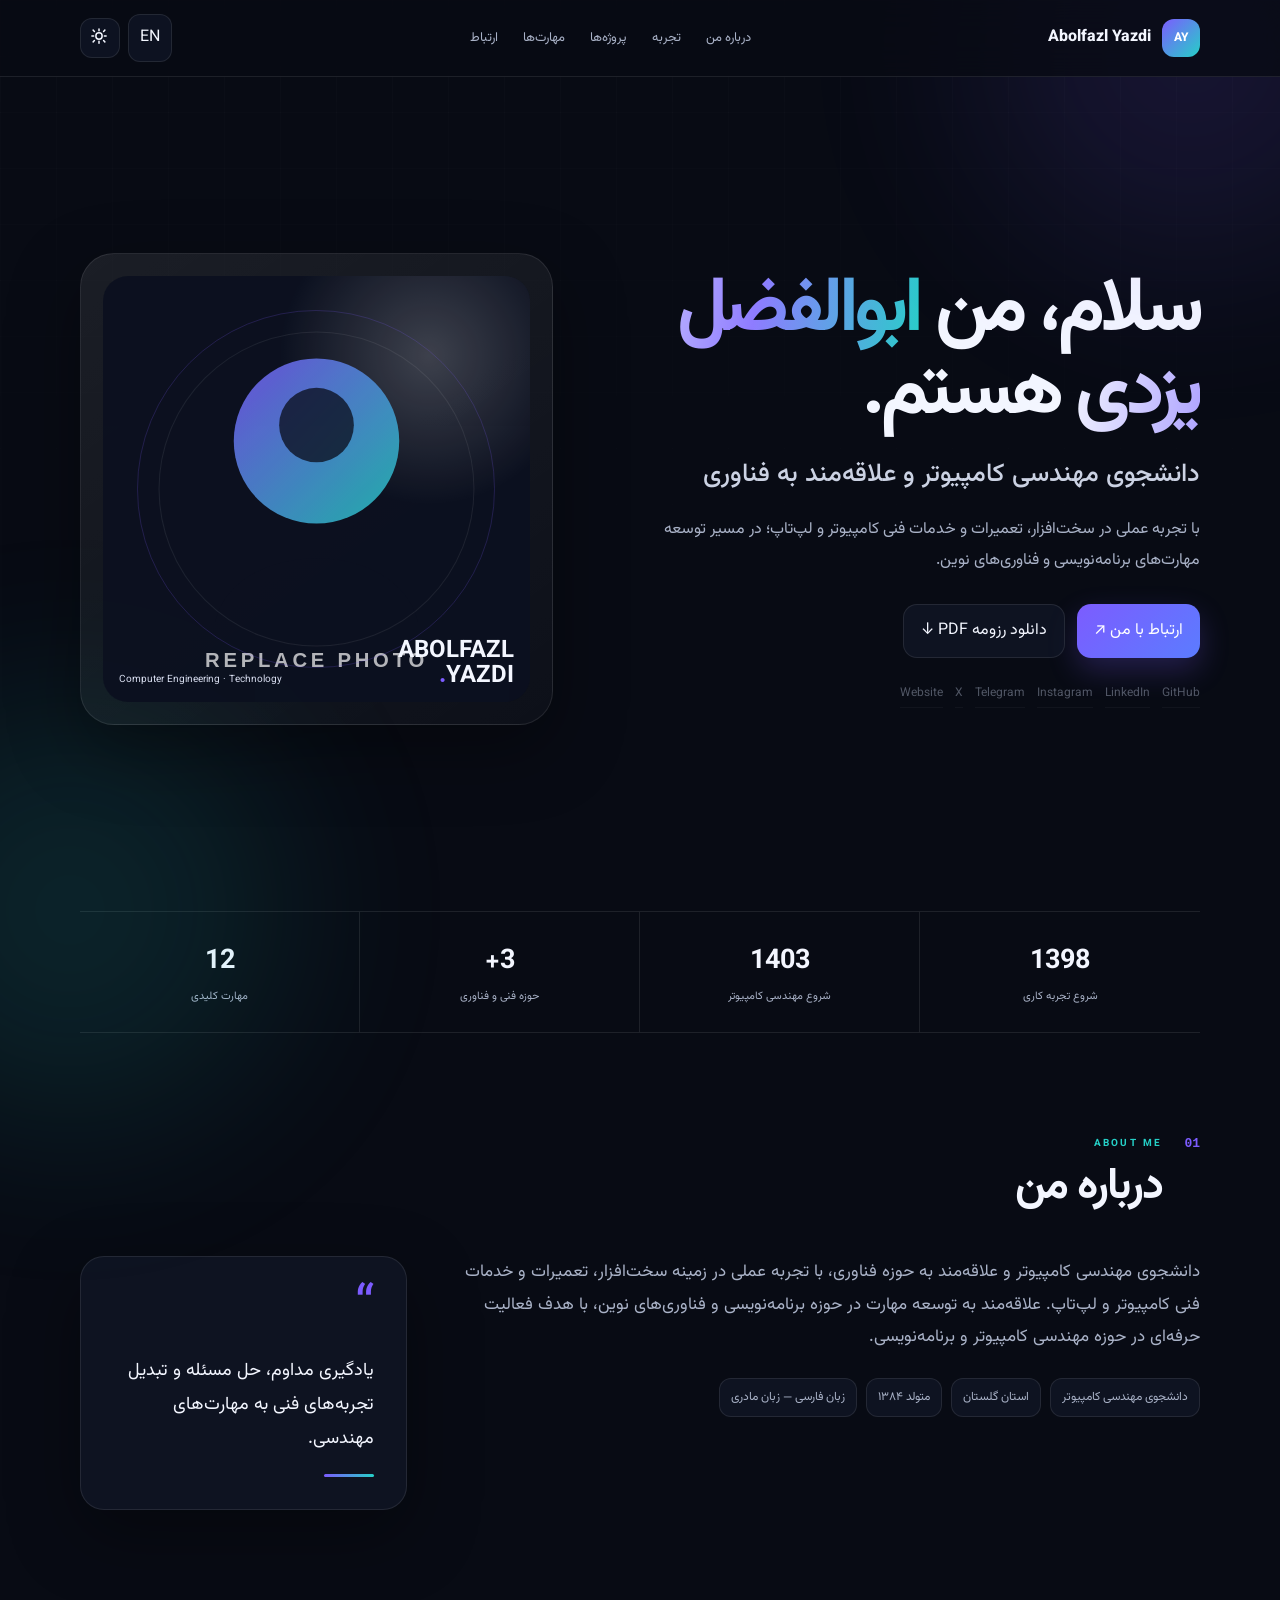
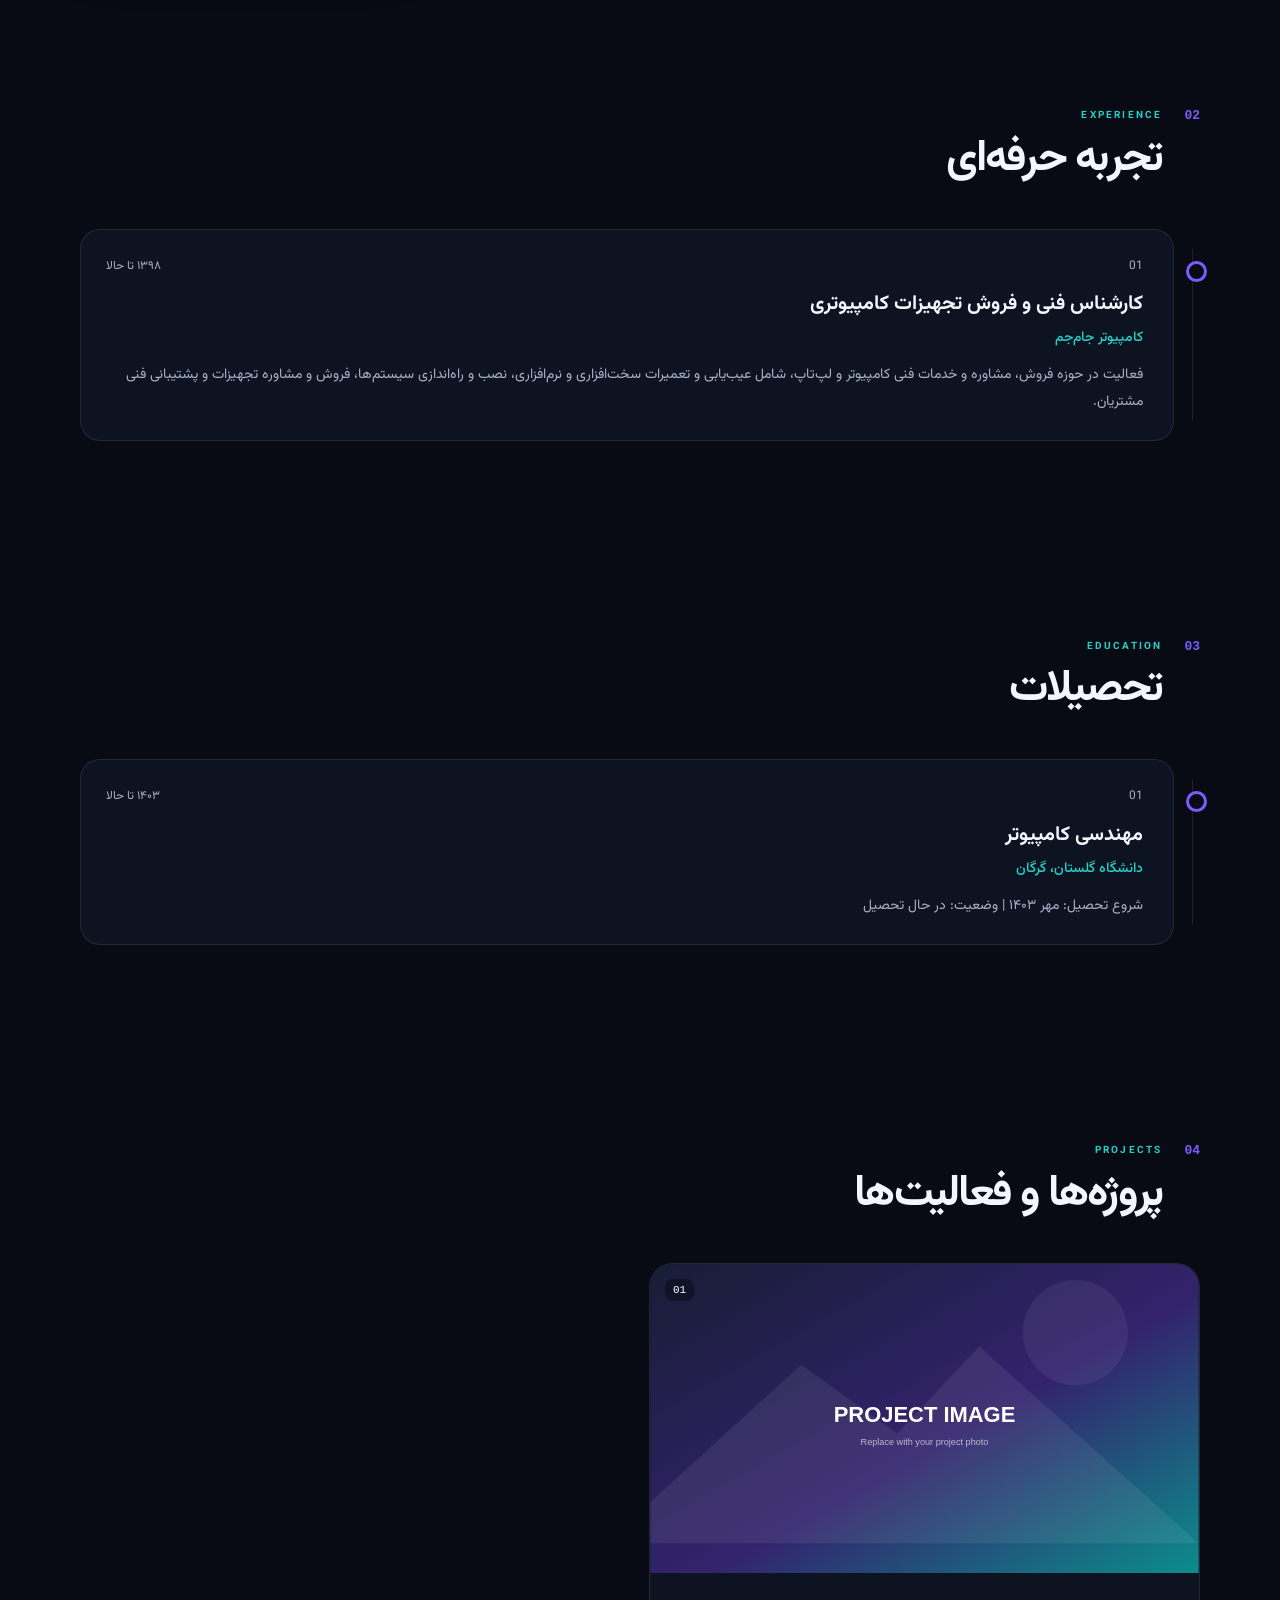
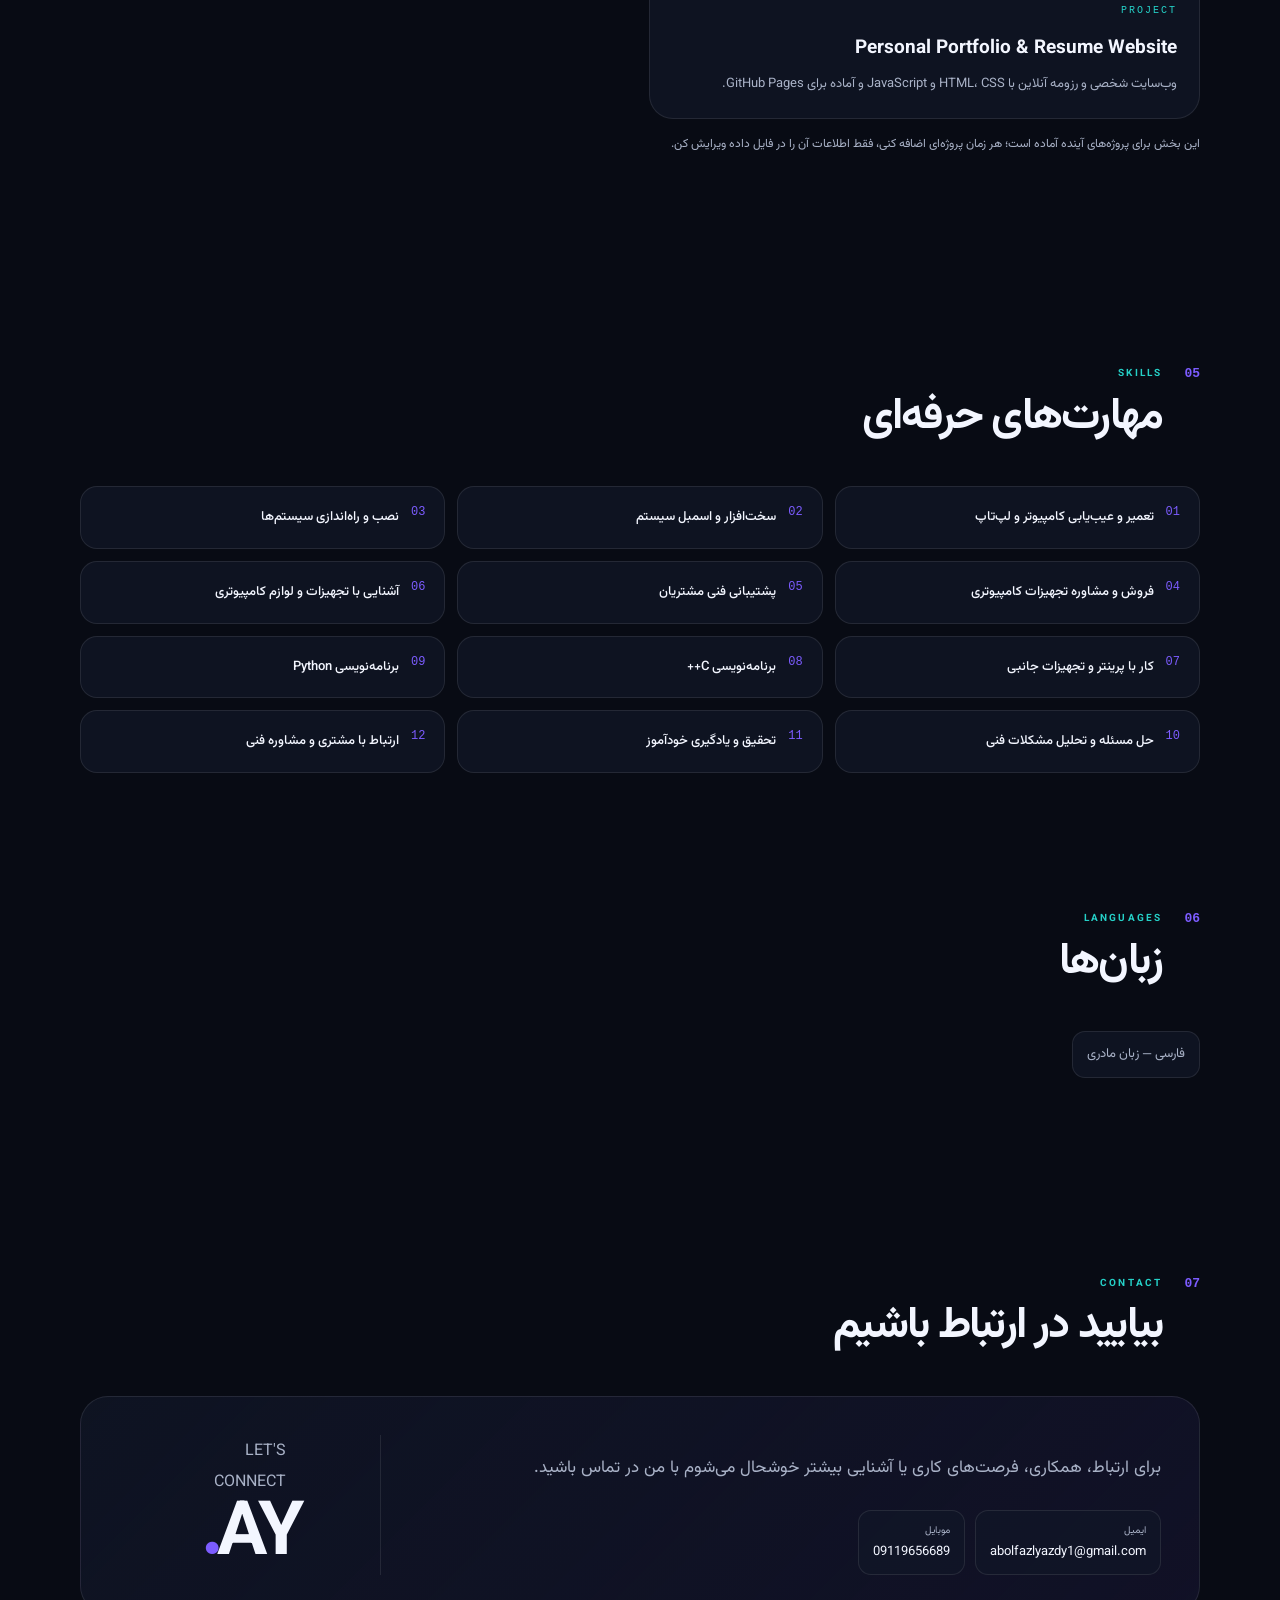
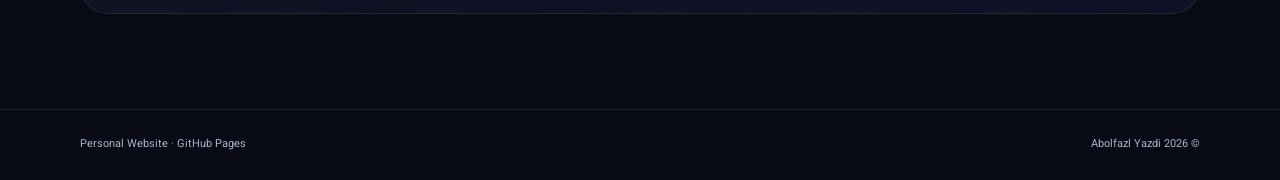
==== index.html @ 46090628 "Add files via upload" ====
<!doctype html>
<html lang="fa" dir="rtl">
<head>
  <meta charset="utf-8">
  <meta name="viewport" content="width=device-width, initial-scale=1">
  <title>ابوالفضل یزدی | دانشجوی مهندسی کامپیوتر و فعال فناوری</title>
  <meta name="description" content="وب‌سایت رسمی ابوالفضل یزدی؛ دانشجوی مهندسی کامپیوتر، فعال حوزه سخت‌افزار، خدمات فنی کامپیوتر و علاقه‌مند به برنامه‌نویسی و فناوری.">
  <meta name="keywords" content="ابوالفضل یزدی, Abolfazl Yazdi, مهندسی کامپیوتر, برنامه نویسی, Python, C++, سخت افزار, تعمیر کامپیوتر, گلستان, گرگان">
  <meta name="author" content="Abolfazl Yazdi">
  <meta name="robots" content="index, follow, max-image-preview:large">
  <meta name="theme-color" content="#080b14">
  <link rel="canonical" href="SITE_URL/">
  <link rel="alternate" hreflang="fa" href="SITE_URL/">
  <link rel="alternate" hreflang="en" href="SITE_URL/en/">
  <link rel="alternate" hreflang="x-default" href="SITE_URL/">
  <meta property="og:type" content="profile">
  <meta property="og:title" content="ابوالفضل یزدی | مهندسی کامپیوتر و فناوری">
  <meta property="og:description" content="وب‌سایت شخصی و رزومه آنلاین ابوالفضل یزدی.">
  <meta property="og:url" content="SITE_URL/">
  <meta property="og:image" content="SITE_URL/assets/images/profile-placeholder.svg">
  <meta property="og:locale" content="fa_IR">
  <meta property="og:locale:alternate" content="en_US">
  <meta name="twitter:card" content="summary_large_image">
  <meta name="twitter:title" content="ابوالفضل یزدی | Abolfazl Yazdi">
  <meta name="twitter:description" content="Personal website and resume of Abolfazl Yazdi.">
  <meta name="twitter:image" content="SITE_URL/assets/images/profile-placeholder.svg">
  <link rel="icon" href="assets/images/favicon.svg" type="image/svg+xml">
  <link rel="manifest" href="site.webmanifest">
  <link rel="preconnect" href="https://fonts.googleapis.com">
  <link rel="preconnect" href="https://fonts.gstatic.com" crossorigin>
  <link href="https://fonts.googleapis.com/css2?family=Vazirmatn:wght@400;500;600;700;800&family=Inter:wght@400;600;800&display=swap" rel="stylesheet">
  <link rel="stylesheet" href="assets/css/style.css">
  <script type="application/ld+json" id="personSchema"></script>
  <script type="application/ld+json" id="websiteSchema"></script>
</head>
<body>
  <a class="skip-link" href="#main">پرش به محتوای اصلی</a>
  <div class="ambient ambient-a"></div><div class="ambient ambient-b"></div><div class="grid-bg"></div>
  <header class="site-header">
    <div class="container nav-wrap">
      <a class="brand" href="#home"><span class="brand-mark">AY</span><span>Abolfazl Yazdi</span></a>
      <nav class="nav" aria-label="ناوبری اصلی" id="mainNav">
        <a href="#about">درباره من</a><a href="#experience">تجربه</a><a href="#projects">پروژه‌ها</a><a href="#skills">مهارت‌ها</a><a href="#contact">ارتباط</a>
      </nav>
      <div class="nav-actions">
        <a class="lang-btn" href="en/" id="langSwitch">EN</a>
        <button id="themeToggle" class="icon-btn theme-toggle" aria-label="تغییر تم" aria-pressed="false">
          <svg class="icon-sun" viewBox="0 0 24 24" width="18" height="18" fill="none" stroke="currentColor" stroke-width="2" stroke-linecap="round"><circle cx="12" cy="12" r="4.2"/><path d="M12 2.5v2.4M12 19.1v2.4M4.2 4.2l1.7 1.7M18.1 18.1l1.7 1.7M2.5 12h2.4M19.1 12h2.4M4.2 19.8l1.7-1.7M18.1 5.9l1.7-1.7"/></svg>
          <svg class="icon-moon" viewBox="0 0 24 24" width="18" height="18" fill="currentColor"><path d="M20 14.2A8.4 8.4 0 0 1 9.8 4a8.6 8.6 0 1 0 10.2 10.2z"/></svg>
        </button>
        <button id="menuToggle" class="icon-btn nav-toggle" aria-label="باز کردن منو" aria-expanded="false">☰</button>
      </div>
    </div>
  </header>

  <main id="main">
    <section id="home" class="hero container">
      <div class="hero-copy">
        <h1>سلام، من <span>ابوالفضل یزدی</span> هستم.</h1>
        <p class="hero-title">دانشجوی مهندسی کامپیوتر و علاقه‌مند به فناوری</p>
        <p class="hero-desc">با تجربه عملی در سخت‌افزار، تعمیرات و خدمات فنی کامپیوتر و لپ‌تاپ؛ در مسیر توسعه مهارت‌های برنامه‌نویسی و فناوری‌های نوین.</p>
        <div class="hero-actions">
          <a class="btn primary" href="#contact">ارتباط با من ↗</a>
          <a class="btn ghost" href="assets/resume-abolfazl-yazdi-fa.pdf" download>دانلود رزومه PDF ↓</a>
        </div>
        <div class="social-row" id="socialLinks"></div>
      </div>
      <div class="hero-visual">
        <div class="profile-frame">
          <img src="assets/images/profile-placeholder.svg" alt="تصویر پروفایل ابوالفضل یزدی" width="520" height="520">
          <div class="profile-bottom"><strong>ABOLFAZL<br>YAZDI<span>.</span></strong><small>Computer Engineering · Technology</small></div>
        </div>
      </div>
    </section>

    <section class="metrics container" aria-label="خلاصه رزومه">
      <div><strong>1398</strong><span>شروع تجربه کاری</span></div>
      <div><strong>1403</strong><span>شروع مهندسی کامپیوتر</span></div>
      <div><strong>3+</strong><span>حوزه فنی و فناوری</span></div>
      <div><strong>12</strong><span>مهارت کلیدی</span></div>
    </section>

    <section id="about" class="section container">
      <div class="section-heading"><span>01</span><div><small>ABOUT ME</small><h2>درباره من</h2></div></div>
      <div class="about-grid">
        <div><p class="large-text">دانشجوی مهندسی کامپیوتر و علاقه‌مند به حوزه فناوری، با تجربه عملی در زمینه سخت‌افزار، تعمیرات و خدمات فنی کامپیوتر و لپ‌تاپ. علاقه‌مند به توسعه مهارت در حوزه برنامه‌نویسی و فناوری‌های نوین، با هدف فعالیت حرفه‌ای در حوزه مهندسی کامپیوتر و برنامه‌نویسی.</p><div class="facts" id="facts"></div></div>
        <aside class="quote-card"><span>“</span><p>یادگیری مداوم، حل مسئله و تبدیل تجربه‌های فنی به مهارت‌های مهندسی.</p><i></i></aside>
      </div>
    </section>

    <section id="experience" class="section container">
      <div class="section-heading"><span>02</span><div><small>EXPERIENCE</small><h2>تجربه حرفه‌ای</h2></div></div>
      <div class="timeline" id="experienceList"></div>
    </section>

    <section id="education" class="section container">
      <div class="section-heading"><span>03</span><div><small>EDUCATION</small><h2>تحصیلات</h2></div></div>
      <div class="timeline" id="educationList"></div>
    </section>

    <section id="projects" class="section container">
      <div class="section-heading"><span>04</span><div><small>PROJECTS</small><h2>پروژه‌ها و فعالیت‌ها</h2></div></div>
      <div class="projects-grid" id="projectsList"></div>
      <p class="section-note">این بخش برای پروژه‌های آینده آماده است؛ هر زمان پروژه‌ای اضافه کنی، فقط اطلاعات آن را در فایل داده ویرایش کن.</p>
    </section>

    <section id="skills" class="section container">
      <div class="section-heading"><span>05</span><div><small>SKILLS</small><h2>مهارت‌های حرفه‌ای</h2></div></div>
      <div class="skills-grid" id="skillsList"></div>
    </section>

    <section id="languages" class="section container compact-section">
      <div class="section-heading"><span>06</span><div><small>LANGUAGES</small><h2>زبان‌ها</h2></div></div>
      <div class="language-card" id="languagesList"></div>
    </section>

    <section id="contact" class="section container contact-section">
      <div class="section-heading"><span>07</span><div><small>CONTACT</small><h2>بیایید در ارتباط باشیم</h2></div></div>
      <div class="contact-card">
        <div><p>برای ارتباط، همکاری، فرصت‌های کاری یا آشنایی بیشتر خوشحال می‌شوم با من در تماس باشید.</p><div class="contact-links" id="contactLinks"></div></div>
        <div class="contact-symbol"><span>LET'S<br>CONNECT</span><strong>AY<span>.</span></strong></div>
      </div>
    </section>
  </main>

  <footer class="footer"><div class="container footer-inner"><span>© <span id="year"></span> Abolfazl Yazdi</span><span>Personal Website · GitHub Pages</span></div></footer>
  <script src="assets/js/data.js"></script><script src="assets/js/app.js"></script>
</body>
</html>
---- assets/css/style.css ----
:root{--bg:#080b14;--surface:rgba(17,23,40,.72);--surface2:#111728;--text:#f3f6ff;--muted:#a9b2c7;--line:rgba(255,255,255,.09);--accent:#7c5cff;--accent2:#25d0c7;--shadow:0 24px 70px rgba(0,0,0,.35);--radius:24px;--container:1120px}
body.light{--bg:#f5f7fb;--surface:rgba(255,255,255,.8);--surface2:#fff;--text:#111522;--muted:#525b6e;--line:rgba(17,21,34,.1);--shadow:0 24px 70px rgba(29,37,61,.12)}
*{box-sizing:border-box;scroll-behavior:smooth}html,body{margin:0;padding:0}body{font-family:"Vazirmatn","Inter",system-ui,sans-serif;background:var(--bg);color:var(--text);line-height:1.9;overflow-x:hidden}body[dir=ltr]{font-family:"Inter","Vazirmatn",system-ui,sans-serif}a{color:inherit;text-decoration:none}button{font:inherit}.container{width:min(var(--container),calc(100% - 40px));margin-inline:auto}section[id]{scroll-margin-top:90px}:focus-visible{outline:2px solid var(--accent2);outline-offset:3px}.skip-link{position:absolute;top:-100px;left:10px;background:var(--accent);color:#fff;padding:10px 16px;border-radius:10px;z-index:100;transition:top .2s}.skip-link:focus{top:10px}.grid-bg{position:fixed;inset:0;pointer-events:none;opacity:.2;background-image:linear-gradient(var(--line) 1px,transparent 1px),linear-gradient(90deg,var(--line) 1px,transparent 1px);background-size:56px 56px;mask-image:linear-gradient(to bottom,#000,transparent 75%)}.ambient{position:fixed;width:420px;height:420px;border-radius:50%;filter:blur(100px);opacity:.13;pointer-events:none}.ambient-a{background:var(--accent);top:-160px;right:-120px}.ambient-b{background:var(--accent2);bottom:-220px;left:-140px}
.site-header{position:sticky;top:0;z-index:30;backdrop-filter:blur(18px);background:color-mix(in srgb,var(--bg) 78%,transparent);border-bottom:1px solid var(--line)}.nav-wrap{min-height:76px;display:flex;align-items:center;justify-content:space-between;gap:20px}.brand{display:flex;align-items:center;gap:11px;font-weight:800}.brand-mark{display:grid;place-items:center;width:38px;height:38px;border-radius:12px;background:linear-gradient(135deg,var(--accent),var(--accent2));color:#fff;font-size:12px}.nav{display:flex;gap:25px;color:var(--muted);font-size:13px}.nav a:hover{color:var(--text)}.nav-actions{display:flex;align-items:center;gap:8px}.lang-btn,.icon-btn{border:1px solid var(--line);background:var(--surface);color:var(--text);border-radius:12px;padding:8px 11px;cursor:pointer}.icon-btn{width:40px;height:40px}.nav-toggle{display:none}
.hero{min-height:calc(100vh - 76px);display:grid;grid-template-columns:1.1fr .9fr;align-items:center;gap:70px;padding-block:75px}.theme-toggle .icon-moon{display:none}body.light .theme-toggle .icon-sun{display:none}body.light .theme-toggle .icon-moon{display:block}.hero h1{font-size:clamp(42px,6vw,78px);line-height:1.08;letter-spacing:-.055em;margin:0 0 15px}.hero h1 span{background:linear-gradient(100deg,var(--text),#8e7cff 55%,var(--accent2));-webkit-background-clip:text;background-clip:text;color:transparent}.hero-title{font-size:clamp(19px,2vw,26px);color:#cbd2e3;margin:0 0 12px;font-weight:500}.hero-desc{color:var(--muted);max-width:700px;font-size:16px}.hero-actions{display:flex;flex-wrap:wrap;gap:12px;margin-top:28px}.btn{border:1px solid var(--line);border-radius:14px;padding:11px 17px;cursor:pointer;transition:.2s;display:inline-flex;gap:10px;align-items:center}.btn:hover{transform:translateY(-2px)}.primary{color:#fff;border:0;background:linear-gradient(135deg,var(--accent),#5b7cff);box-shadow:0 12px 30px rgba(124,92,255,.24)}.ghost{background:var(--surface);color:var(--text)}.social-row{display:flex;gap:12px;margin-top:24px;flex-wrap:wrap}.social-link{font-size:12px;color:var(--muted);border-bottom:1px solid var(--line);padding-bottom:2px}.social-link:hover{color:var(--text);border-color:var(--accent)}.muted-link{opacity:.45}
.profile-frame{position:relative;aspect-ratio:1/1;border:1px solid var(--line);border-radius:34px;background:linear-gradient(145deg,rgba(255,255,255,.08),rgba(255,255,255,.025));box-shadow:var(--shadow);padding:22px;overflow:hidden}.profile-frame:after{content:"";position:absolute;inset:12%;border:1px solid rgba(124,92,255,.2);border-radius:50%;pointer-events:none}.profile-frame img{width:100%;height:100%;object-fit:cover;border-radius:25px;opacity:.92}.profile-top,.profile-bottom{position:absolute;z-index:2;left:38px;right:38px;display:flex;justify-content:space-between}.profile-top{top:35px;color:#d8def0;font:10px monospace;letter-spacing:.15em}.profile-bottom{bottom:35px;align-items:end}.profile-bottom strong{font-size:24px;line-height:1.05}.profile-bottom strong span,.contact-symbol strong span{color:var(--accent)}.profile-bottom small{color:#d8def0;font-size:10px}
.metrics{display:grid;grid-template-columns:repeat(4,1fr);border-block:1px solid var(--line);margin-top:10px}.metrics div{padding:24px;border-inline-start:1px solid var(--line);text-align:center}.metrics div:first-child{border:0}.metrics strong{display:block;font-size:27px}.metrics span{display:block;color:var(--muted);font-size:11px}
.section{padding-block:95px}.section-heading{display:flex;gap:22px;align-items:flex-start;margin-bottom:42px}.section-heading>span{color:var(--accent);font:700 13px monospace;padding-top:8px}.section-heading small{font-size:10px;letter-spacing:.22em;color:var(--accent2);font-weight:700}.section h2{margin:3px 0 0;font-size:clamp(28px,4vw,44px);letter-spacing:-.04em;line-height:1.2}.about-grid{display:grid;grid-template-columns:1.4fr .6fr;gap:30px}.large-text{color:var(--muted);font-size:17px;margin:0}.facts{display:flex;flex-wrap:wrap;gap:9px;margin-top:25px}.fact{border:1px solid var(--line);background:var(--surface);border-radius:12px;padding:7px 11px;font-size:12px;color:var(--muted)}.quote-card{background:var(--surface);border:1px solid var(--line);border-radius:var(--radius);padding:32px;box-shadow:var(--shadow)}.quote-card>span{font-size:54px;line-height:.8;color:var(--accent)}.quote-card p{font-size:18px}.quote-card i{display:block;width:50px;height:3px;border-radius:5px;background:linear-gradient(90deg,var(--accent),var(--accent2))}
.timeline{position:relative;display:grid;gap:18px}.timeline:before{content:"";position:absolute;inset-block:20px;right:7px;width:1px;background:var(--line)}body[dir=ltr] .timeline:before{right:auto;left:7px}.timeline-item{position:relative;padding:25px 30px 25px 25px;margin-right:26px;background:var(--surface);border:1px solid var(--line);border-radius:20px}.timeline-item:before{content:"";position:absolute;right:-34px;top:31px;width:15px;height:15px;border-radius:50%;background:var(--bg);border:3px solid var(--accent)}body[dir=ltr] .timeline-item{margin-right:0;margin-left:26px}body[dir=ltr] .timeline-item:before{right:auto;left:-34px}.timeline-meta{display:flex;justify-content:space-between;gap:15px;flex-wrap:wrap;color:var(--muted);font-size:12px}.timeline-item h3{margin:8px 0 2px;font-size:20px}.timeline-item h4{margin:0 0 10px;color:var(--accent2);font-size:14px;font-weight:500}.timeline-item p{margin:0;color:var(--muted);font-size:14px}
.projects-grid{display:grid;grid-template-columns:repeat(2,1fr);gap:18px}.project-card{background:var(--surface);border:1px solid var(--line);border-radius:24px;overflow:hidden}.project-image{position:relative;aspect-ratio:16/9;overflow:hidden}.project-image img{width:100%;height:100%;object-fit:cover;transition:.35s}.project-card:hover .project-image img{transform:scale(1.04)}.project-image span{position:absolute;top:15px;left:15px;padding:5px 8px;border-radius:8px;background:rgba(0,0,0,.35);color:#fff;font:11px monospace}.project-body{padding:22px}.project-body small{font:10px monospace;color:var(--accent2);letter-spacing:.2em}.project-body h3{margin:5px 0;font-size:19px}.project-body p{margin:0;color:var(--muted);font-size:13px}.project-body a{display:inline-block;margin-top:12px;color:#cfc7ff;font-size:12px}.section-note{color:var(--muted);font-size:12px;margin-top:14px}.skills-grid{display:grid;grid-template-columns:repeat(3,1fr);gap:12px}.skill{padding:18px 19px;border:1px solid var(--line);border-radius:17px;background:var(--surface);transition:.2s;display:flex;gap:12px;align-items:flex-start}.skill:hover{transform:translateY(-3px);border-color:rgba(124,92,255,.4)}.skill span{color:var(--accent);font:12px monospace}.skill strong{font-size:13px;font-weight:500}.compact-section{padding-top:35px}.language-card{display:flex;flex-wrap:wrap;gap:10px}.language-pill{border:1px solid var(--line);background:var(--surface);border-radius:13px;padding:10px 14px;color:var(--muted);font-size:13px}
.contact-card{display:grid;grid-template-columns:1fr .35fr;gap:30px;padding:38px;border-radius:28px;border:1px solid var(--line);background:linear-gradient(135deg,var(--surface),rgba(124,92,255,.08))}.contact-card>div:first-child>p{max-width:650px;color:var(--muted);font-size:17px}.contact-links{display:flex;flex-wrap:wrap;gap:10px;margin-top:25px}.contact-link{border:1px solid var(--line);border-radius:13px;padding:10px 14px;background:var(--surface);font-size:13px}.contact-link small{display:block;color:var(--muted);font-size:10px}.contact-symbol{display:flex;flex-direction:column;justify-content:center;align-items:center;border-inline-start:1px solid var(--line);color:var(--muted)}.contact-symbol strong{font-size:75px;line-height:1;letter-spacing:-.08em;color:var(--text)}
.footer{border-top:1px solid var(--line);color:var(--muted);font-size:11px}.footer-inner{min-height:70px;display:flex;justify-content:space-between;align-items:center;gap:15px}
@media(max-width:850px){.nav-toggle{display:grid;place-items:center}.nav{position:absolute;top:76px;inset-inline:0;flex-direction:column;gap:0;background:var(--bg);border-bottom:1px solid var(--line);max-height:0;overflow:hidden;transition:max-height .25s ease;z-index:40}.nav.open{max-height:320px}.nav a{padding:14px 20px;border-top:1px solid var(--line)}.hero{grid-template-columns:1fr;gap:35px;padding-top:55px}.metrics{grid-template-columns:repeat(2,1fr)}.metrics div:nth-child(3){border-inline-start:0;border-top:1px solid var(--line)}.metrics div:nth-child(4){border-top:1px solid var(--line)}.about-grid,.contact-card{grid-template-columns:1fr}.contact-symbol{border-inline-start:0;border-top:1px solid var(--line);padding-top:25px}.contact-symbol strong{font-size:56px}.skills-grid{grid-template-columns:repeat(2,1fr)}.projects-grid{grid-template-columns:1fr}}
@media(max-width:520px){.container{width:calc(100% - 26px)}.hero h1{font-size:38px}.section{padding-block:65px}.skills-grid{grid-template-columns:1fr}.metrics{grid-template-columns:1fr 1fr}.metrics div{padding:18px 8px}.profile-bottom{left:25px;right:25px;bottom:25px}.contact-symbol strong{font-size:44px}.contact-card{padding:26px}.footer-inner{flex-direction:column;justify-content:center;padding:15px 0;text-align:center}}
@media print{body{background:#fff!important;color:#111!important}.site-header,.hero-actions,.social-row,.grid-bg,.ambient,.footer,.contact-section,.nav-actions,.metrics{display:none!important}.hero{min-height:auto;padding:20px 0;grid-template-columns:1fr}.hero-visual{display:none}.section{padding:18px 0;break-inside:avoid}.section-heading{margin-bottom:12px}.section h2{font-size:23px}.quote-card{display:none}.about-grid{grid-template-columns:1fr}.timeline-item,.skill,.fact,.project-card{background:#fff!important;border:1px solid #ddd;box-shadow:none}.skills-grid{grid-template-columns:repeat(2,1fr)}.projects-grid{grid-template-columns:1fr 1fr}.large-text,.timeline-item p,.project-body p{color:#444}.hero h1{font-size:35px}}
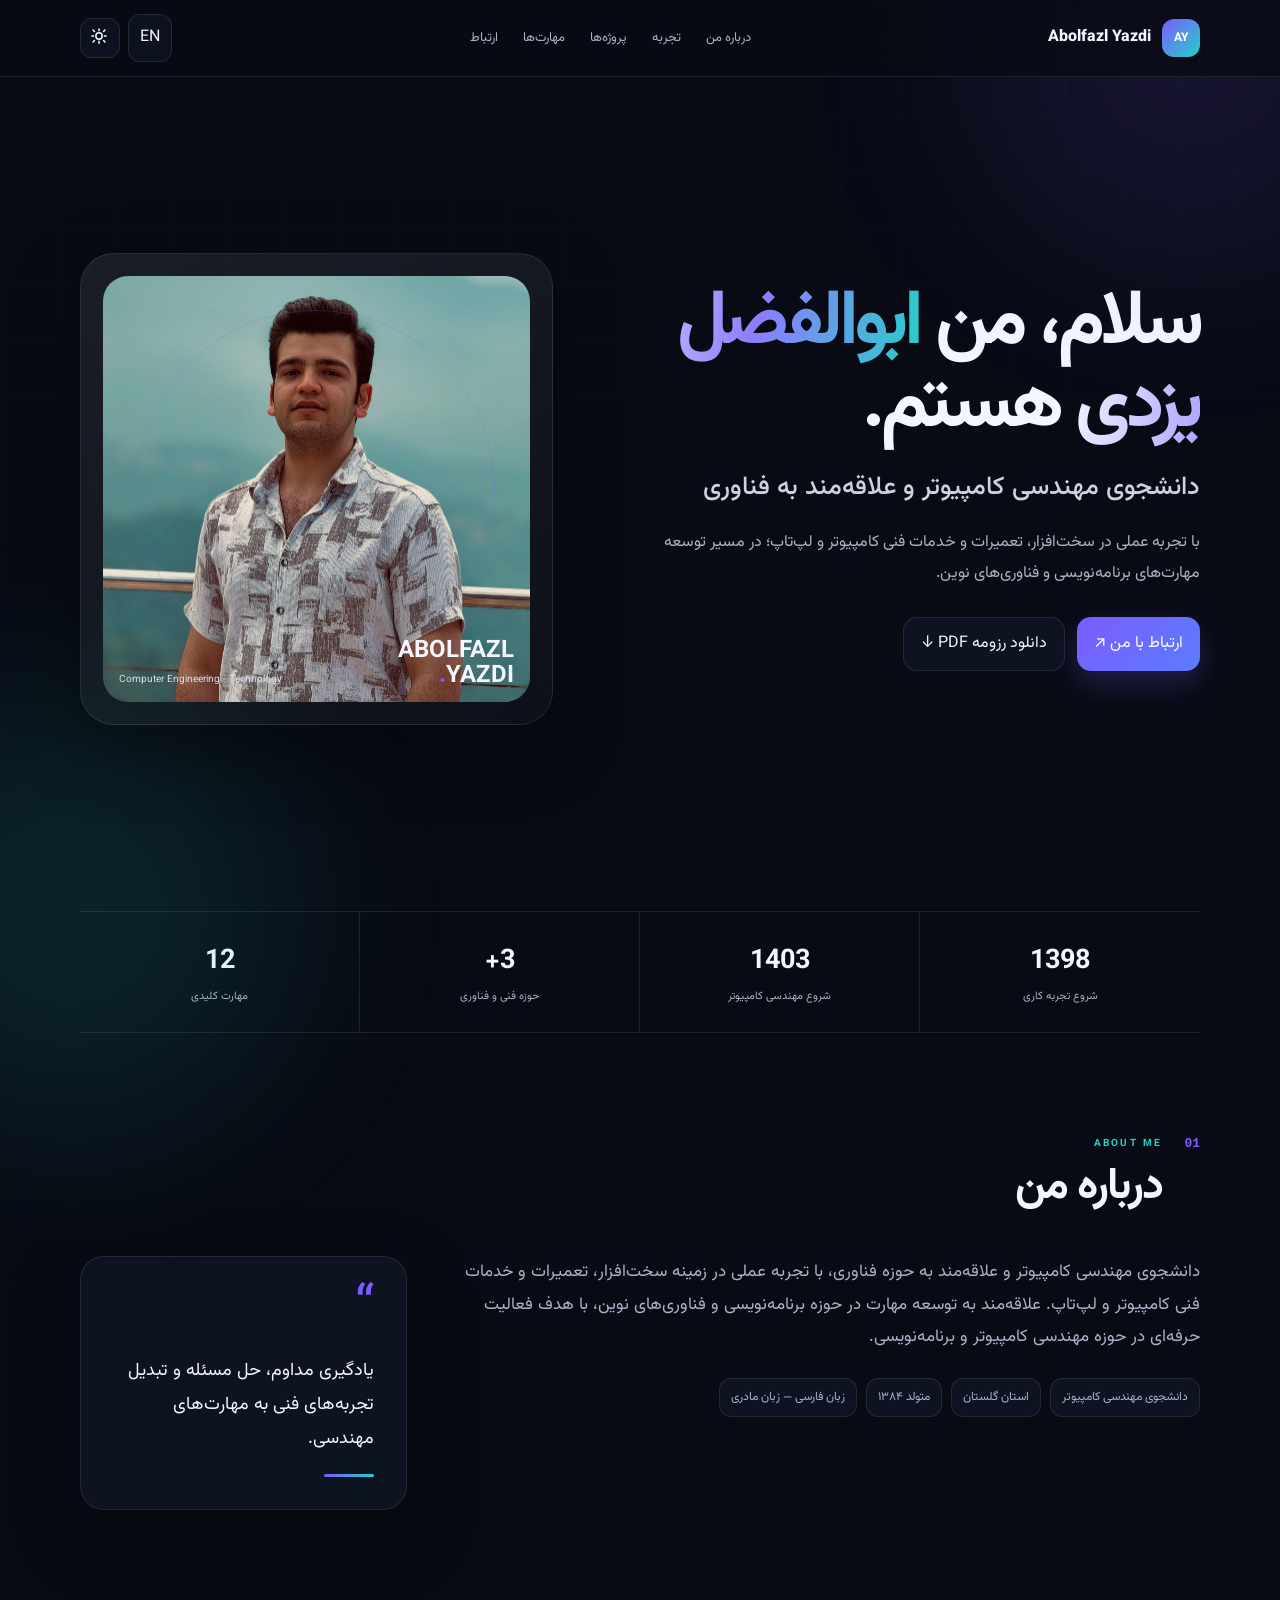
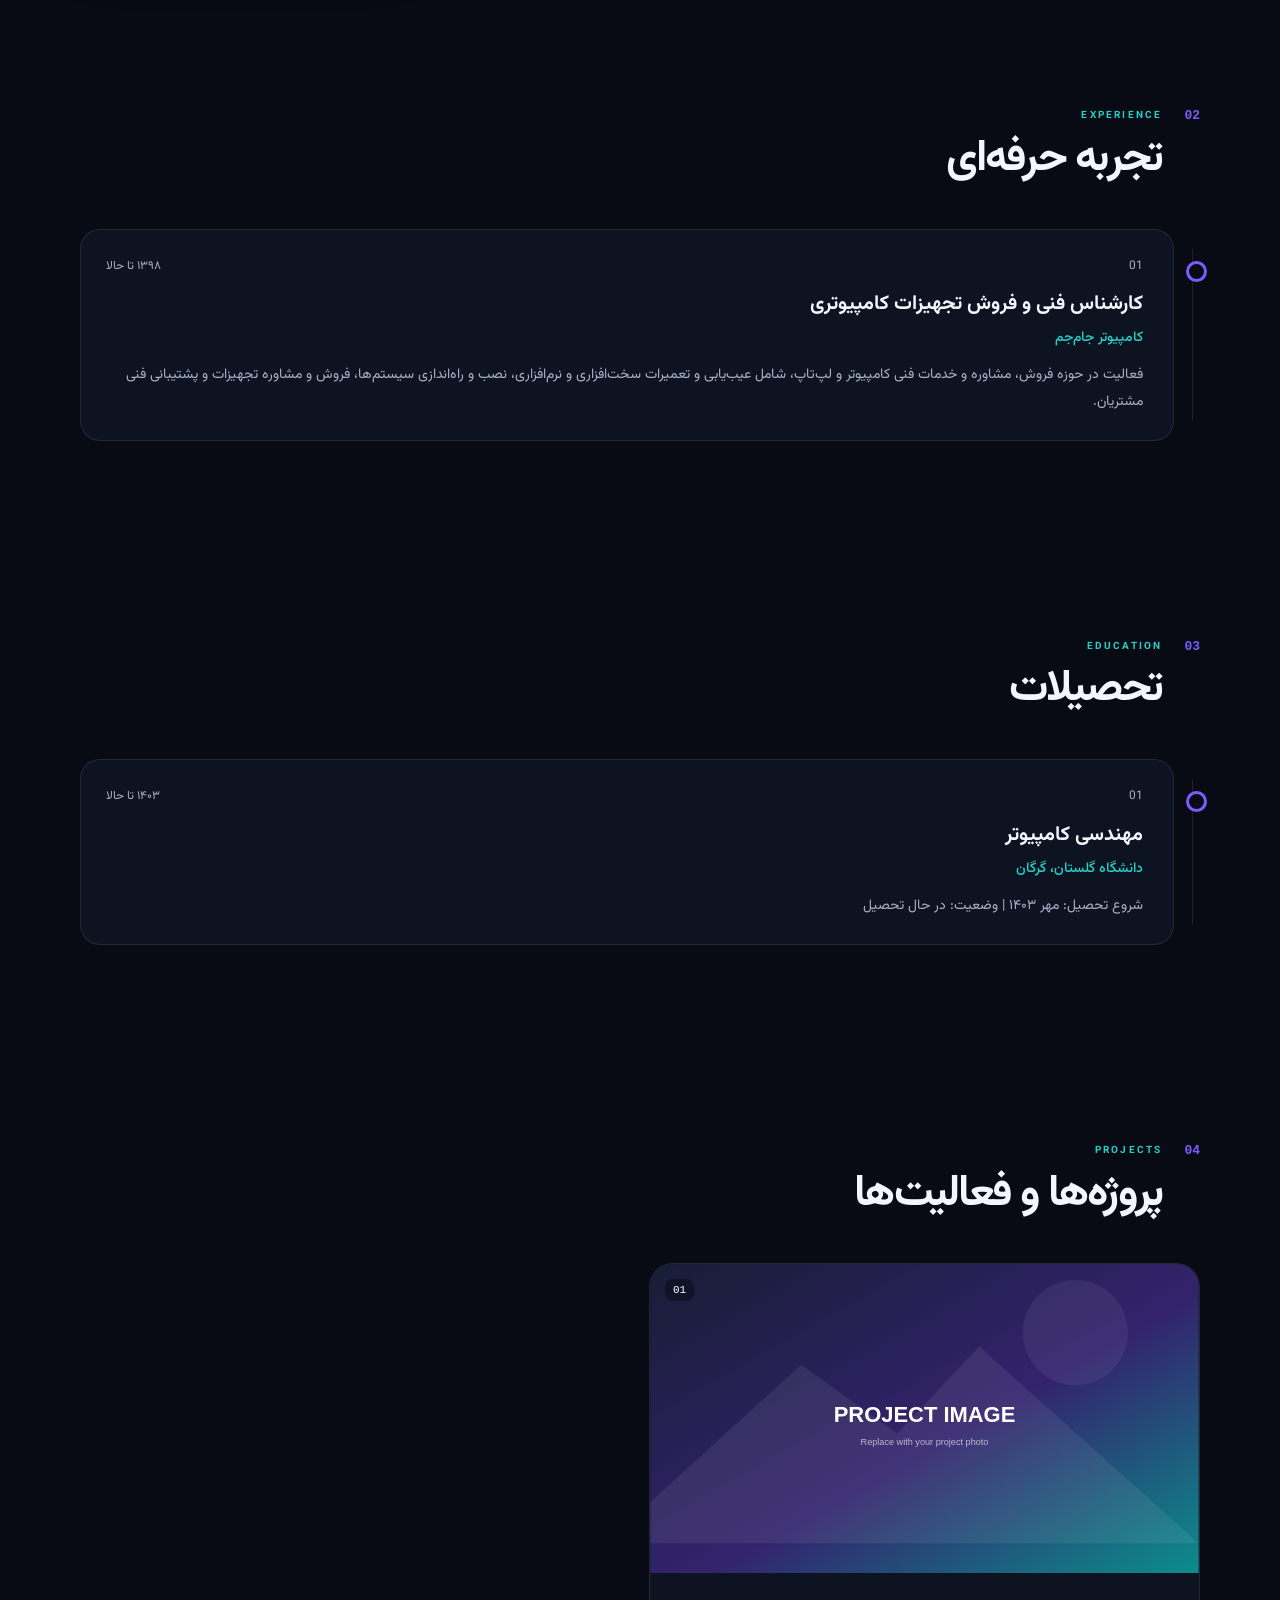
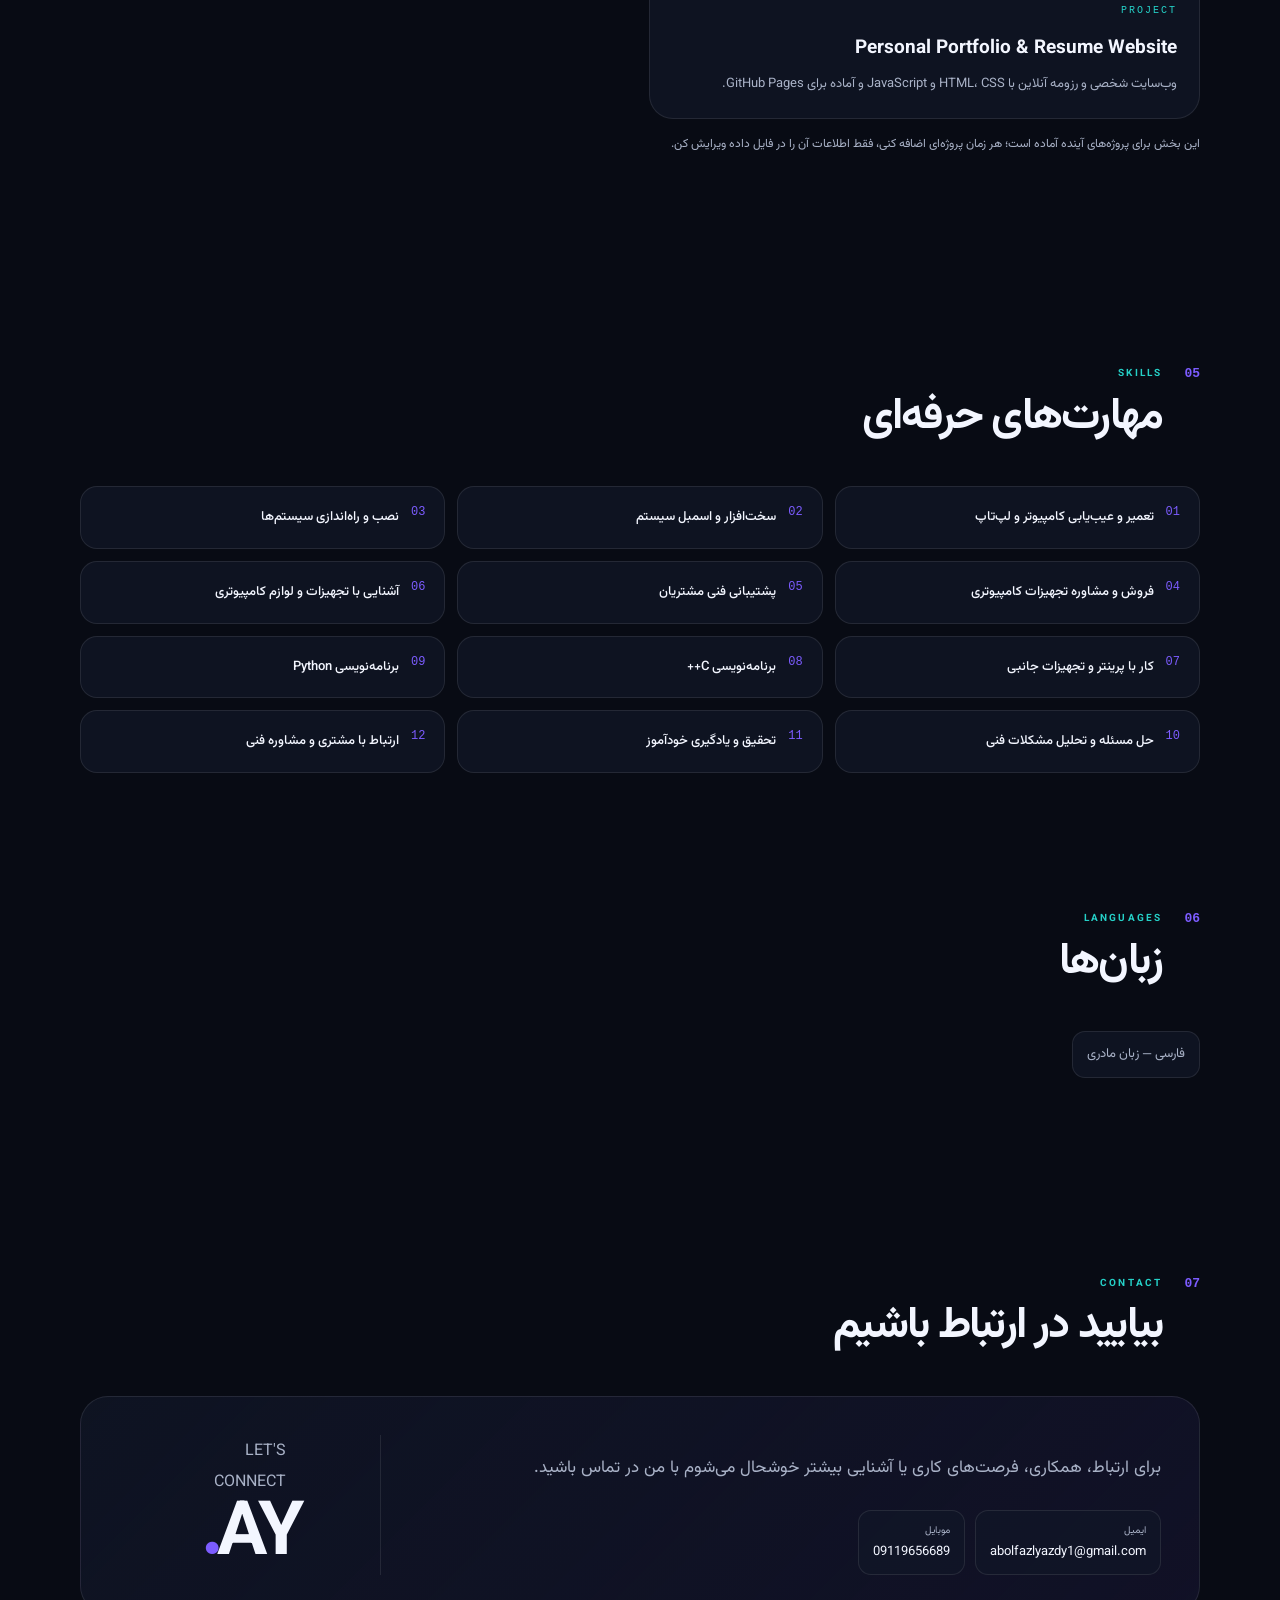
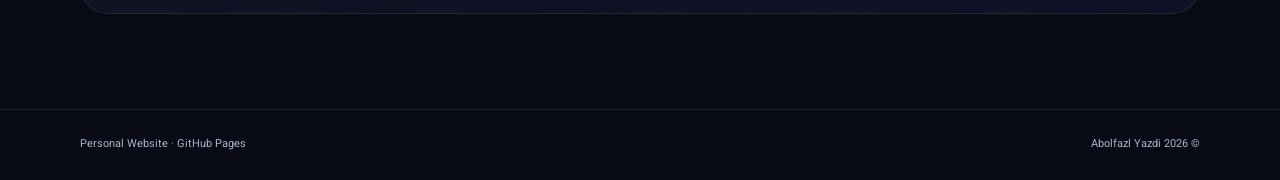
==== commit c76c7d41: "Update index.html upload and rep profile-placeholder.svg to profile.jpg" ====
--- a/index.html
+++ b/index.html
@@ -9,21 +9,21 @@
   <meta name="author" content="Abolfazl Yazdi">
   <meta name="robots" content="index, follow, max-image-preview:large">
   <meta name="theme-color" content="#080b14">
-  <link rel="canonical" href="SITE_URL/">
-  <link rel="alternate" hreflang="fa" href="SITE_URL/">
-  <link rel="alternate" hreflang="en" href="SITE_URL/en/">
-  <link rel="alternate" hreflang="x-default" href="SITE_URL/">
+  <link rel="canonical" href="https://abolfazlyazdi.github.io/resume/">
+  <link rel="alternate" hreflang="fa" href="https://abolfazlyazdi.github.io/resume/">
+  <link rel="alternate" hreflang="en" href="https://abolfazlyazdi.github.io/resume/en/">
+  <link rel="alternate" hreflang="x-default" href="https://abolfazlyazdi.github.io/resume/">
   <meta property="og:type" content="profile">
   <meta property="og:title" content="ابوالفضل یزدی | مهندسی کامپیوتر و فناوری">
   <meta property="og:description" content="وب‌سایت شخصی و رزومه آنلاین ابوالفضل یزدی.">
-  <meta property="og:url" content="SITE_URL/">
-  <meta property="og:image" content="SITE_URL/assets/images/profile-placeholder.svg">
+  <meta property="og:url" content="https://abolfazlyazdi.github.io/resume/">
+  <meta property="og:image" content="https://abolfazlyazdi.github.io/resume/assets/images/profile.jpg">
   <meta property="og:locale" content="fa_IR">
   <meta property="og:locale:alternate" content="en_US">
   <meta name="twitter:card" content="summary_large_image">
   <meta name="twitter:title" content="ابوالفضل یزدی | Abolfazl Yazdi">
   <meta name="twitter:description" content="Personal website and resume of Abolfazl Yazdi.">
-  <meta name="twitter:image" content="SITE_URL/assets/images/profile-placeholder.svg">
+  <meta name="twitter:image" content="https://abolfazlyazdi.github.io/resume/assets/images/profile.jpg">
   <link rel="icon" href="assets/images/favicon.svg" type="image/svg+xml">
   <link rel="manifest" href="site.webmanifest">
   <link rel="preconnect" href="https://fonts.googleapis.com">
@@ -67,7 +67,7 @@
       </div>
       <div class="hero-visual">
         <div class="profile-frame">
-          <img src="assets/images/profile-placeholder.svg" alt="تصویر پروفایل ابوالفضل یزدی" width="520" height="520">
+          <img src="assets/images/profile.jpg" alt="تصویر پروفایل ابوالفضل یزدی" width="520" height="520">
           <div class="profile-bottom"><strong>ABOLFAZL<br>YAZDI<span>.</span></strong><small>Computer Engineering · Technology</small></div>
         </div>
       </div>
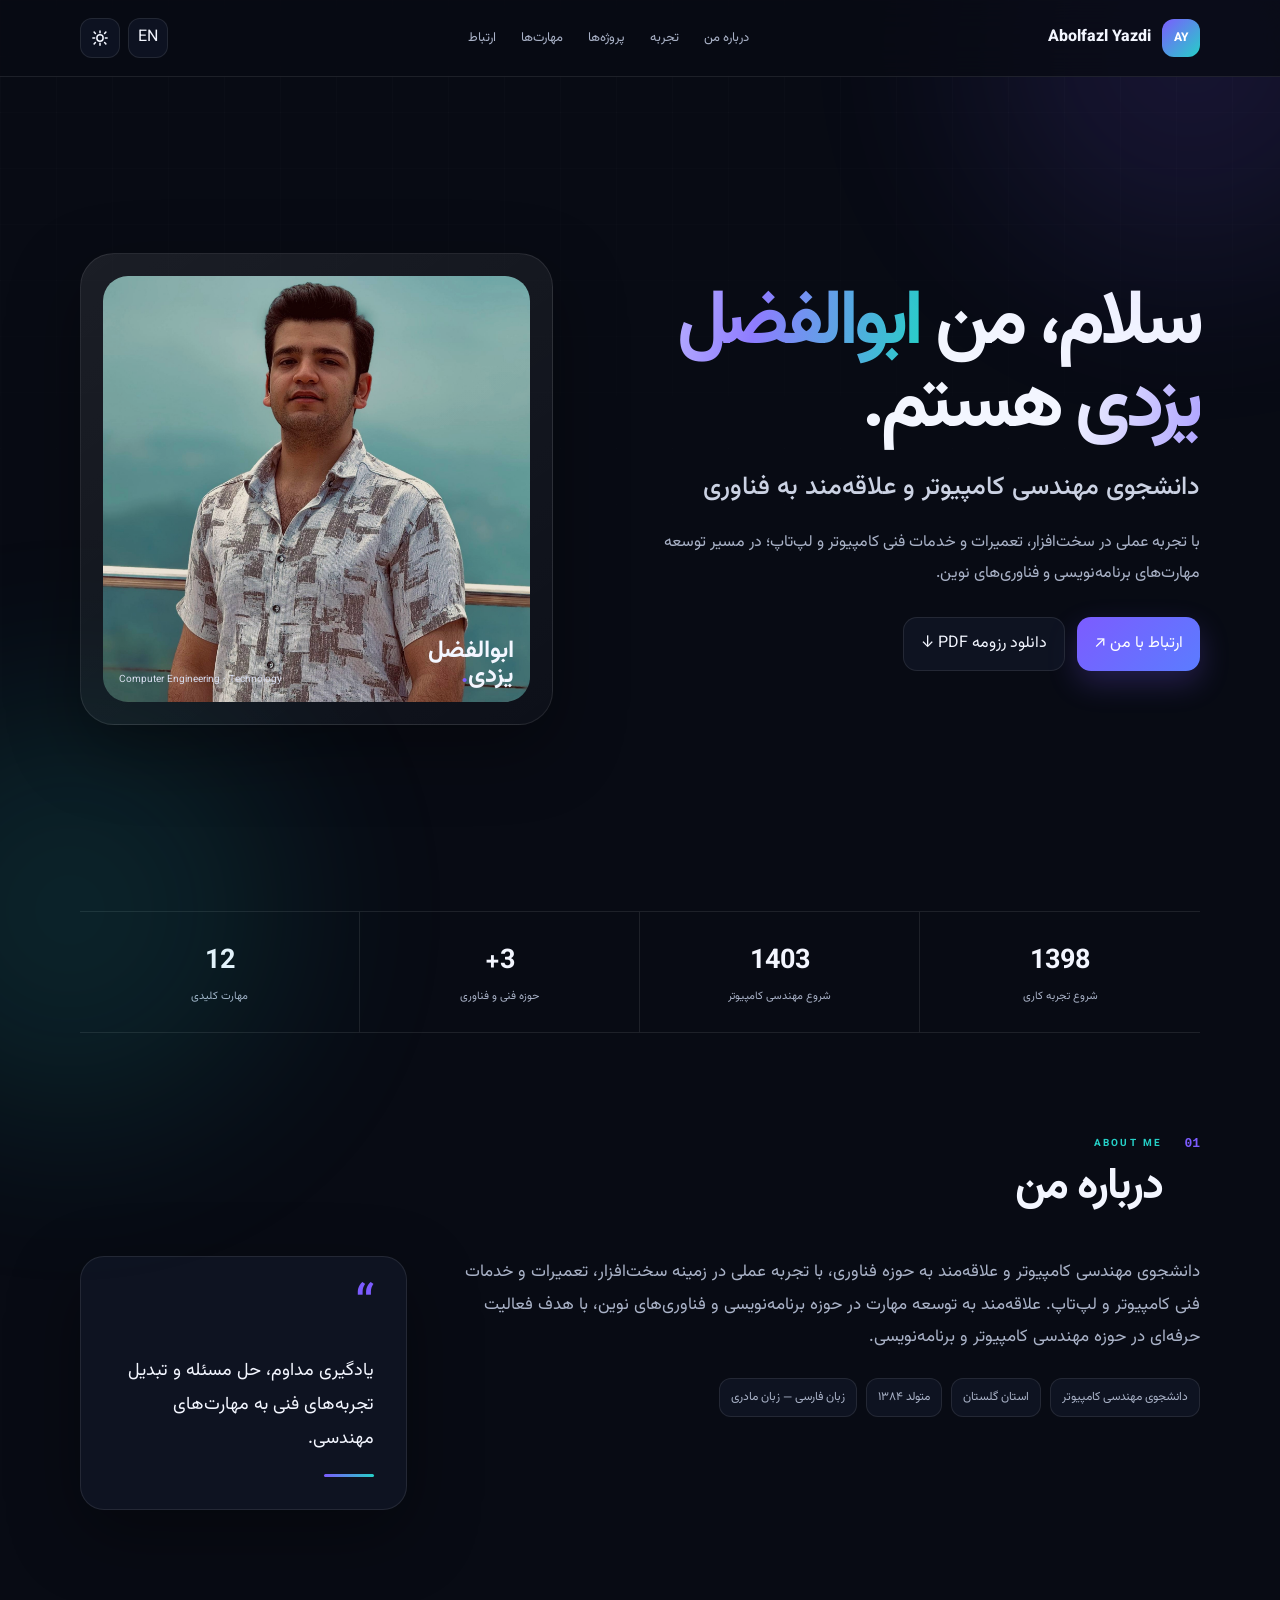
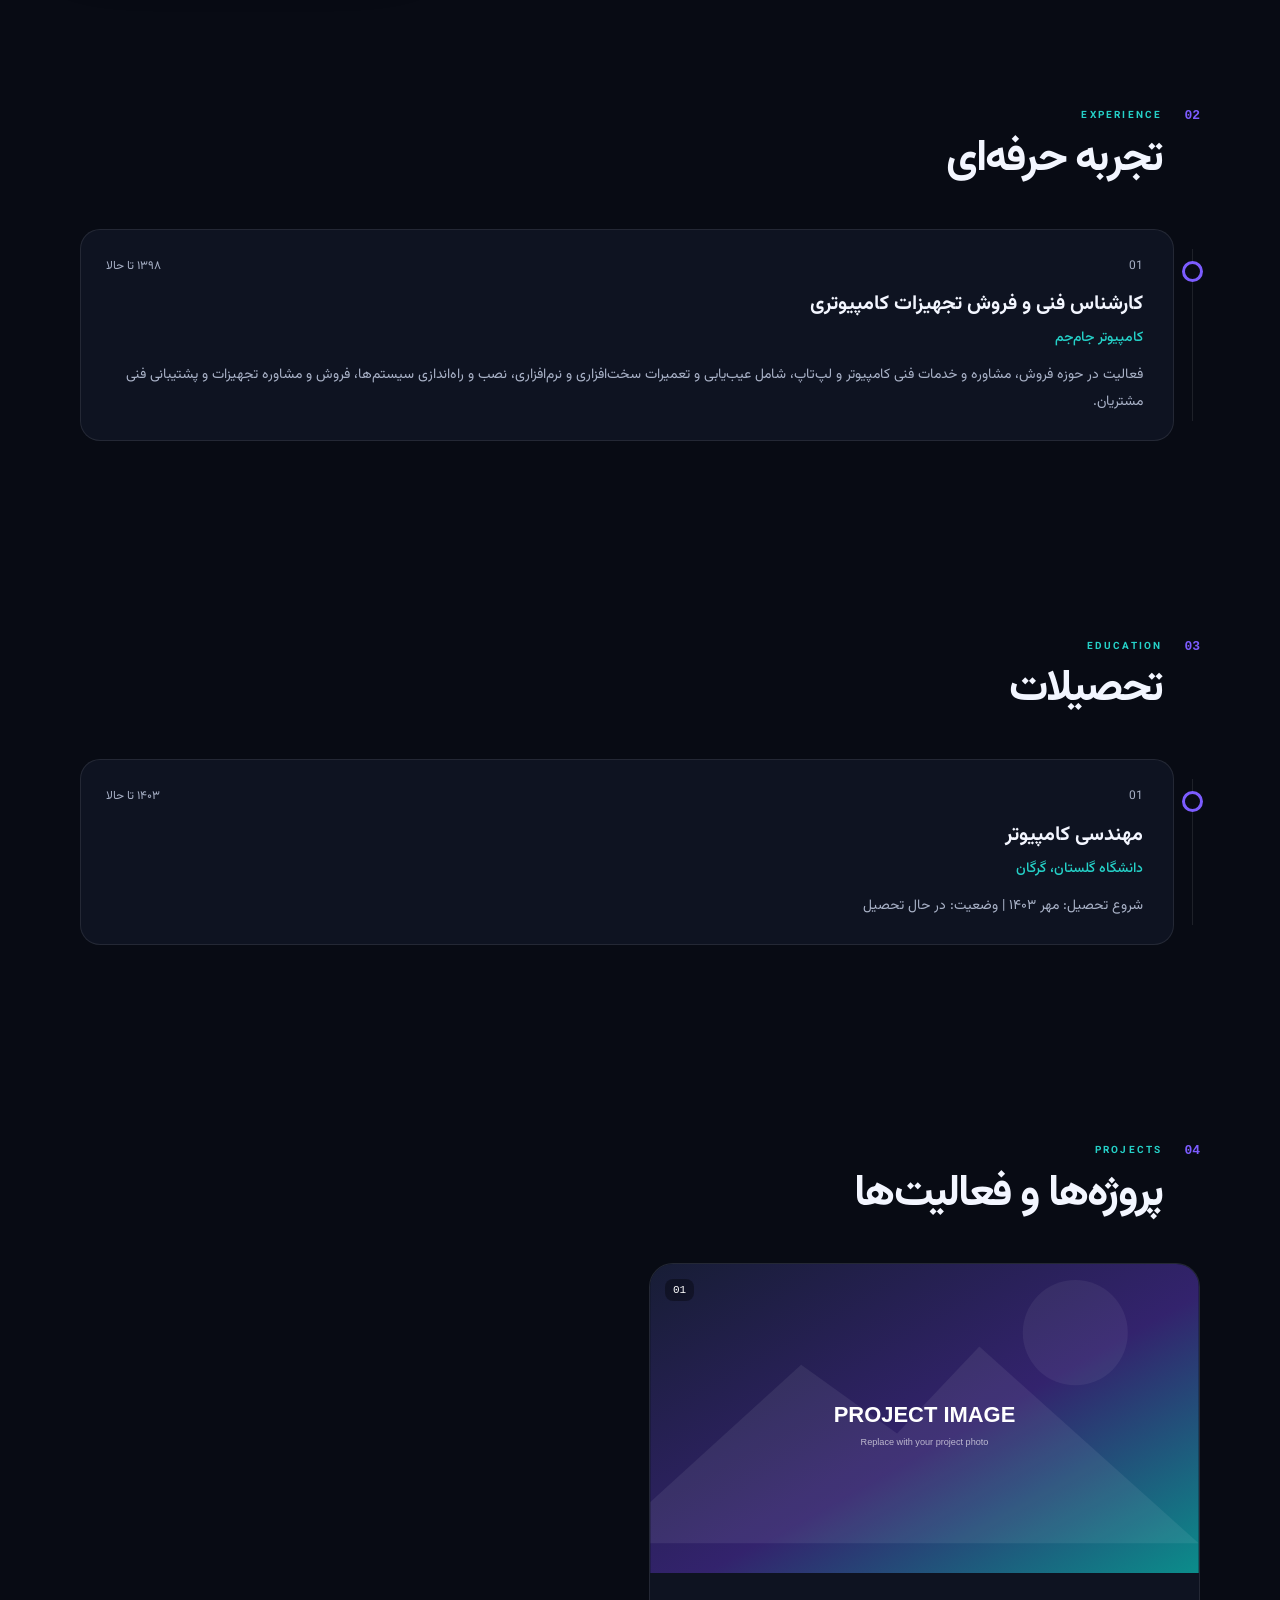
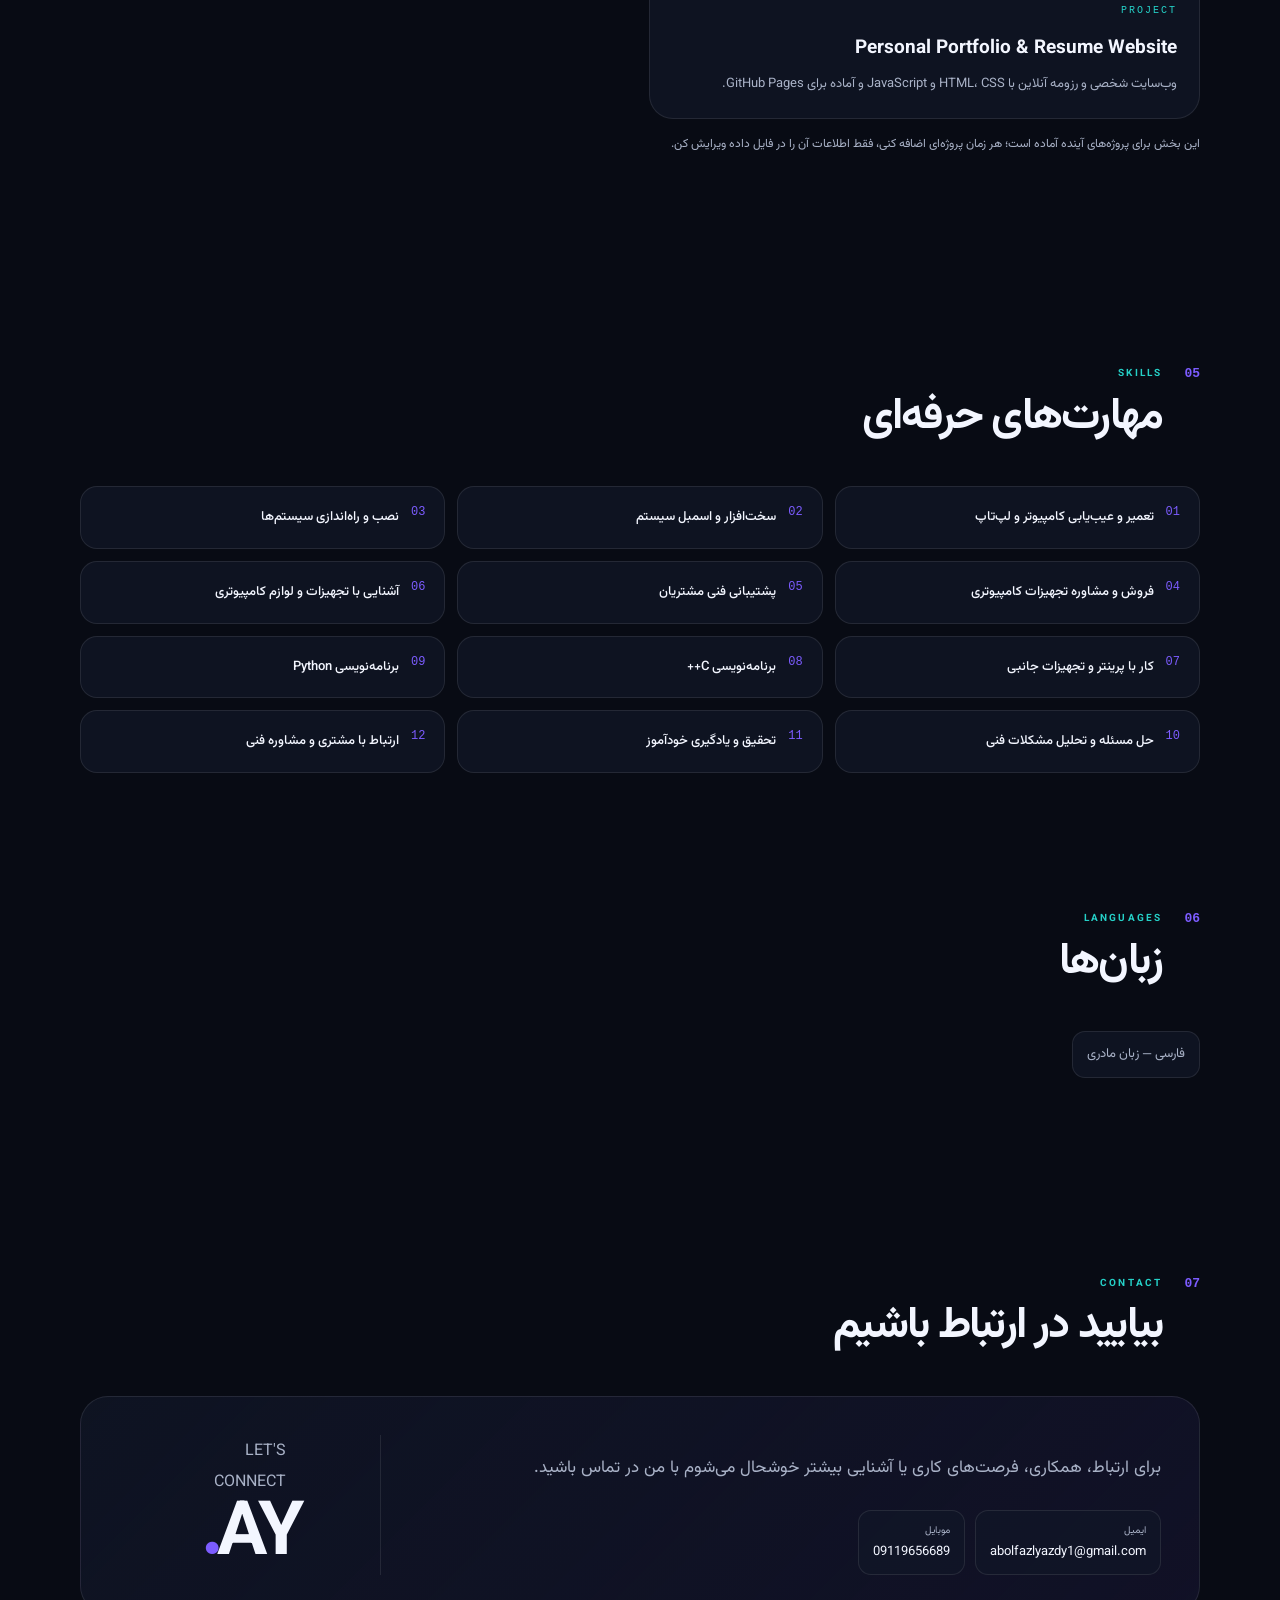
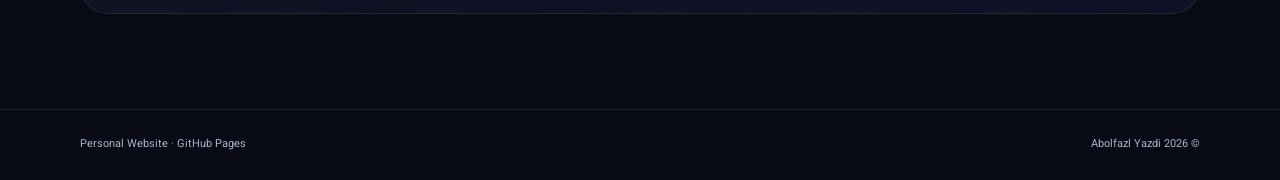
==== commit 0228ab93: "Update index.html" ====
--- a/index.html
+++ b/index.html
@@ -2,6 +2,7 @@
 <html lang="fa" dir="rtl">
 <head>
   <meta charset="utf-8">
+  <meta name="google-site-verification" content="H2jRWzWPD08Bx3CznIB0a0OUBUmXRAevbCLT1VoNrnk" />
   <meta name="viewport" content="width=device-width, initial-scale=1">
   <title>ابوالفضل یزدی | دانشجوی مهندسی کامپیوتر و فعال فناوری</title>
   <meta name="description" content="وب‌سایت رسمی ابوالفضل یزدی؛ دانشجوی مهندسی کامپیوتر، فعال حوزه سخت‌افزار، خدمات فنی کامپیوتر و علاقه‌مند به برنامه‌نویسی و فناوری.">
@@ -68,7 +69,7 @@
       <div class="hero-visual">
         <div class="profile-frame">
           <img src="assets/images/profile.jpg" alt="تصویر پروفایل ابوالفضل یزدی" width="520" height="520">
-          <div class="profile-bottom"><strong>ABOLFAZL<br>YAZDI<span>.</span></strong><small>Computer Engineering · Technology</small></div>
+          <div class="profile-bottom"><strong>ابوالفضل<br>یزدی<span>.</span></strong><small>Computer Engineering · Technology</small></div>
         </div>
       </div>
     </section>
--- a/assets/css/style.css
+++ b/assets/css/style.css
@@ -1,12 +1,46 @@
 :root{--bg:#080b14;--surface:rgba(17,23,40,.72);--surface2:#111728;--text:#f3f6ff;--muted:#a9b2c7;--line:rgba(255,255,255,.09);--accent:#7c5cff;--accent2:#25d0c7;--shadow:0 24px 70px rgba(0,0,0,.35);--radius:24px;--container:1120px}
 body.light{--bg:#f5f7fb;--surface:rgba(255,255,255,.8);--surface2:#fff;--text:#111522;--muted:#525b6e;--line:rgba(17,21,34,.1);--shadow:0 24px 70px rgba(29,37,61,.12)}
 *{box-sizing:border-box;scroll-behavior:smooth}html,body{margin:0;padding:0}body{font-family:"Vazirmatn","Inter",system-ui,sans-serif;background:var(--bg);color:var(--text);line-height:1.9;overflow-x:hidden}body[dir=ltr]{font-family:"Inter","Vazirmatn",system-ui,sans-serif}a{color:inherit;text-decoration:none}button{font:inherit}.container{width:min(var(--container),calc(100% - 40px));margin-inline:auto}section[id]{scroll-margin-top:90px}:focus-visible{outline:2px solid var(--accent2);outline-offset:3px}.skip-link{position:absolute;top:-100px;left:10px;background:var(--accent);color:#fff;padding:10px 16px;border-radius:10px;z-index:100;transition:top .2s}.skip-link:focus{top:10px}.grid-bg{position:fixed;inset:0;pointer-events:none;opacity:.2;background-image:linear-gradient(var(--line) 1px,transparent 1px),linear-gradient(90deg,var(--line) 1px,transparent 1px);background-size:56px 56px;mask-image:linear-gradient(to bottom,#000,transparent 75%)}.ambient{position:fixed;width:420px;height:420px;border-radius:50%;filter:blur(100px);opacity:.13;pointer-events:none}.ambient-a{background:var(--accent);top:-160px;right:-120px}.ambient-b{background:var(--accent2);bottom:-220px;left:-140px}
-.site-header{position:sticky;top:0;z-index:30;backdrop-filter:blur(18px);background:color-mix(in srgb,var(--bg) 78%,transparent);border-bottom:1px solid var(--line)}.nav-wrap{min-height:76px;display:flex;align-items:center;justify-content:space-between;gap:20px}.brand{display:flex;align-items:center;gap:11px;font-weight:800}.brand-mark{display:grid;place-items:center;width:38px;height:38px;border-radius:12px;background:linear-gradient(135deg,var(--accent),var(--accent2));color:#fff;font-size:12px}.nav{display:flex;gap:25px;color:var(--muted);font-size:13px}.nav a:hover{color:var(--text)}.nav-actions{display:flex;align-items:center;gap:8px}.lang-btn,.icon-btn{border:1px solid var(--line);background:var(--surface);color:var(--text);border-radius:12px;padding:8px 11px;cursor:pointer}.icon-btn{width:40px;height:40px}.nav-toggle{display:none}
+.site-header{position:sticky;top:0;z-index:30;backdrop-filter:blur(18px);background:color-mix(in srgb,var(--bg) 78%,transparent);border-bottom:1px solid var(--line)}.nav-wrap{min-height:76px;display:flex;align-items:center;justify-content:space-between;gap:20px}.brand{display:flex;align-items:center;gap:11px;font-weight:800}.brand-mark{display:grid;place-items:center;width:38px;height:38px;border-radius:12px;background:linear-gradient(135deg,var(--accent),var(--accent2));color:#fff;font-size:12px}.nav{display:flex;gap:25px;color:var(--muted);font-size:13px}.nav a:hover{color:var(--text)}.nav-actions{display:flex;align-items:center;gap:8px}.lang-btn,.icon-btn{
+  width:40px;
+  height:40px;
+  padding:0;
+  display:grid;
+  place-items:center;
+  border:1px solid var(--line);
+  background:var(--surface);
+  color:var(--text);
+  border-radius:12px;
+  cursor:pointer
+}.nav-toggle{display:none}
 .hero{min-height:calc(100vh - 76px);display:grid;grid-template-columns:1.1fr .9fr;align-items:center;gap:70px;padding-block:75px}.theme-toggle .icon-moon{display:none}body.light .theme-toggle .icon-sun{display:none}body.light .theme-toggle .icon-moon{display:block}.hero h1{font-size:clamp(42px,6vw,78px);line-height:1.08;letter-spacing:-.055em;margin:0 0 15px}.hero h1 span{background:linear-gradient(100deg,var(--text),#8e7cff 55%,var(--accent2));-webkit-background-clip:text;background-clip:text;color:transparent}.hero-title{font-size:clamp(19px,2vw,26px);color:#cbd2e3;margin:0 0 12px;font-weight:500}.hero-desc{color:var(--muted);max-width:700px;font-size:16px}.hero-actions{display:flex;flex-wrap:wrap;gap:12px;margin-top:28px}.btn{border:1px solid var(--line);border-radius:14px;padding:11px 17px;cursor:pointer;transition:.2s;display:inline-flex;gap:10px;align-items:center}.btn:hover{transform:translateY(-2px)}.primary{color:#fff;border:0;background:linear-gradient(135deg,var(--accent),#5b7cff);box-shadow:0 12px 30px rgba(124,92,255,.24)}.ghost{background:var(--surface);color:var(--text)}.social-row{display:flex;gap:12px;margin-top:24px;flex-wrap:wrap}.social-link{font-size:12px;color:var(--muted);border-bottom:1px solid var(--line);padding-bottom:2px}.social-link:hover{color:var(--text);border-color:var(--accent)}.muted-link{opacity:.45}
-.profile-frame{position:relative;aspect-ratio:1/1;border:1px solid var(--line);border-radius:34px;background:linear-gradient(145deg,rgba(255,255,255,.08),rgba(255,255,255,.025));box-shadow:var(--shadow);padding:22px;overflow:hidden}.profile-frame:after{content:"";position:absolute;inset:12%;border:1px solid rgba(124,92,255,.2);border-radius:50%;pointer-events:none}.profile-frame img{width:100%;height:100%;object-fit:cover;border-radius:25px;opacity:.92}.profile-top,.profile-bottom{position:absolute;z-index:2;left:38px;right:38px;display:flex;justify-content:space-between}.profile-top{top:35px;color:#d8def0;font:10px monospace;letter-spacing:.15em}.profile-bottom{bottom:35px;align-items:end}.profile-bottom strong{font-size:24px;line-height:1.05}.profile-bottom strong span,.contact-symbol strong span{color:var(--accent)}.profile-bottom small{color:#d8def0;font-size:10px}
+.profile-frame{
+  position:relative;
+  aspect-ratio:1/1;
+  border:1px solid var(--line);
+  border-radius:34px;
+  background:linear-gradient(145deg,rgba(255,255,255,.08),rgba(255,255,255,.025));
+  box-shadow:var(--shadow);
+  padding:0;
+  overflow:hidden
+}
+
+.profile-frame img{
+  position:absolute;
+  top:22px;
+  right:22px;
+  bottom:22px;
+  left:22px;
+  width:calc(100% - 44px);
+  height:calc(100% - 44px);
+  object-fit:cover;
+  border-radius:25px;
+  opacity:.92;
+  display:block
+}.profile-top,.profile-bottom{position:absolute;z-index:2;left:38px;right:38px;display:flex;justify-content:space-between}.profile-top{top:35px;color:#d8def0;font:10px monospace;letter-spacing:.15em}.profile-bottom{bottom:35px;align-items:end}.profile-bottom strong{font-size:24px;line-height:1.05}.profile-bottom strong span,.contact-symbol strong span{color:var(--accent)}.profile-bottom small{color:#d8def0;font-size:10px}
 .metrics{display:grid;grid-template-columns:repeat(4,1fr);border-block:1px solid var(--line);margin-top:10px}.metrics div{padding:24px;border-inline-start:1px solid var(--line);text-align:center}.metrics div:first-child{border:0}.metrics strong{display:block;font-size:27px}.metrics span{display:block;color:var(--muted);font-size:11px}
 .section{padding-block:95px}.section-heading{display:flex;gap:22px;align-items:flex-start;margin-bottom:42px}.section-heading>span{color:var(--accent);font:700 13px monospace;padding-top:8px}.section-heading small{font-size:10px;letter-spacing:.22em;color:var(--accent2);font-weight:700}.section h2{margin:3px 0 0;font-size:clamp(28px,4vw,44px);letter-spacing:-.04em;line-height:1.2}.about-grid{display:grid;grid-template-columns:1.4fr .6fr;gap:30px}.large-text{color:var(--muted);font-size:17px;margin:0}.facts{display:flex;flex-wrap:wrap;gap:9px;margin-top:25px}.fact{border:1px solid var(--line);background:var(--surface);border-radius:12px;padding:7px 11px;font-size:12px;color:var(--muted)}.quote-card{background:var(--surface);border:1px solid var(--line);border-radius:var(--radius);padding:32px;box-shadow:var(--shadow)}.quote-card>span{font-size:54px;line-height:.8;color:var(--accent)}.quote-card p{font-size:18px}.quote-card i{display:block;width:50px;height:3px;border-radius:5px;background:linear-gradient(90deg,var(--accent),var(--accent2))}
-.timeline{position:relative;display:grid;gap:18px}.timeline:before{content:"";position:absolute;inset-block:20px;right:7px;width:1px;background:var(--line)}body[dir=ltr] .timeline:before{right:auto;left:7px}.timeline-item{position:relative;padding:25px 30px 25px 25px;margin-right:26px;background:var(--surface);border:1px solid var(--line);border-radius:20px}.timeline-item:before{content:"";position:absolute;right:-34px;top:31px;width:15px;height:15px;border-radius:50%;background:var(--bg);border:3px solid var(--accent)}body[dir=ltr] .timeline-item{margin-right:0;margin-left:26px}body[dir=ltr] .timeline-item:before{right:auto;left:-34px}.timeline-meta{display:flex;justify-content:space-between;gap:15px;flex-wrap:wrap;color:var(--muted);font-size:12px}.timeline-item h3{margin:8px 0 2px;font-size:20px}.timeline-item h4{margin:0 0 10px;color:var(--accent2);font-size:14px;font-weight:500}.timeline-item p{margin:0;color:var(--muted);font-size:14px}
+.timeline{position:relative;display:grid;gap:18px}.timeline:before{content:"";position:absolute;inset-block:20px;right:7px;width:1px;background:var(--line)}body[dir=ltr] .timeline:before{right:auto;left:7px}.timeline-item{position:relative;padding:25px 30px 25px 25px;margin-right:26px;background:var(--surface);border:1px solid var(--line);border-radius:20px}.timeline-item:before{content:"";position:absolute;right:-30px;top:31px;width:15px;height:15px;border-radius:50%;background:var(--bg);border:3px solid var(--accent)}body[dir=ltr] .timeline-item{margin-right:0;margin-left:26px}body[dir=ltr] .timeline-item:before{right:auto;left:-30px}.timeline-meta{display:flex;justify-content:space-between;gap:15px;flex-wrap:wrap;color:var(--muted);font-size:12px}.timeline-item h3{margin:8px 0 2px;font-size:20px}.timeline-item h4{margin:0 0 10px;color:var(--accent2);font-size:14px;font-weight:500}.timeline-item p{margin:0;color:var(--muted);font-size:14px}
 .projects-grid{display:grid;grid-template-columns:repeat(2,1fr);gap:18px}.project-card{background:var(--surface);border:1px solid var(--line);border-radius:24px;overflow:hidden}.project-image{position:relative;aspect-ratio:16/9;overflow:hidden}.project-image img{width:100%;height:100%;object-fit:cover;transition:.35s}.project-card:hover .project-image img{transform:scale(1.04)}.project-image span{position:absolute;top:15px;left:15px;padding:5px 8px;border-radius:8px;background:rgba(0,0,0,.35);color:#fff;font:11px monospace}.project-body{padding:22px}.project-body small{font:10px monospace;color:var(--accent2);letter-spacing:.2em}.project-body h3{margin:5px 0;font-size:19px}.project-body p{margin:0;color:var(--muted);font-size:13px}.project-body a{display:inline-block;margin-top:12px;color:#cfc7ff;font-size:12px}.section-note{color:var(--muted);font-size:12px;margin-top:14px}.skills-grid{display:grid;grid-template-columns:repeat(3,1fr);gap:12px}.skill{padding:18px 19px;border:1px solid var(--line);border-radius:17px;background:var(--surface);transition:.2s;display:flex;gap:12px;align-items:flex-start}.skill:hover{transform:translateY(-3px);border-color:rgba(124,92,255,.4)}.skill span{color:var(--accent);font:12px monospace}.skill strong{font-size:13px;font-weight:500}.compact-section{padding-top:35px}.language-card{display:flex;flex-wrap:wrap;gap:10px}.language-pill{border:1px solid var(--line);background:var(--surface);border-radius:13px;padding:10px 14px;color:var(--muted);font-size:13px}
 .contact-card{display:grid;grid-template-columns:1fr .35fr;gap:30px;padding:38px;border-radius:28px;border:1px solid var(--line);background:linear-gradient(135deg,var(--surface),rgba(124,92,255,.08))}.contact-card>div:first-child>p{max-width:650px;color:var(--muted);font-size:17px}.contact-links{display:flex;flex-wrap:wrap;gap:10px;margin-top:25px}.contact-link{border:1px solid var(--line);border-radius:13px;padding:10px 14px;background:var(--surface);font-size:13px}.contact-link small{display:block;color:var(--muted);font-size:10px}.contact-symbol{display:flex;flex-direction:column;justify-content:center;align-items:center;border-inline-start:1px solid var(--line);color:var(--muted)}.contact-symbol strong{font-size:75px;line-height:1;letter-spacing:-.08em;color:var(--text)}
 .footer{border-top:1px solid var(--line);color:var(--muted);font-size:11px}.footer-inner{min-height:70px;display:flex;justify-content:space-between;align-items:center;gap:15px}
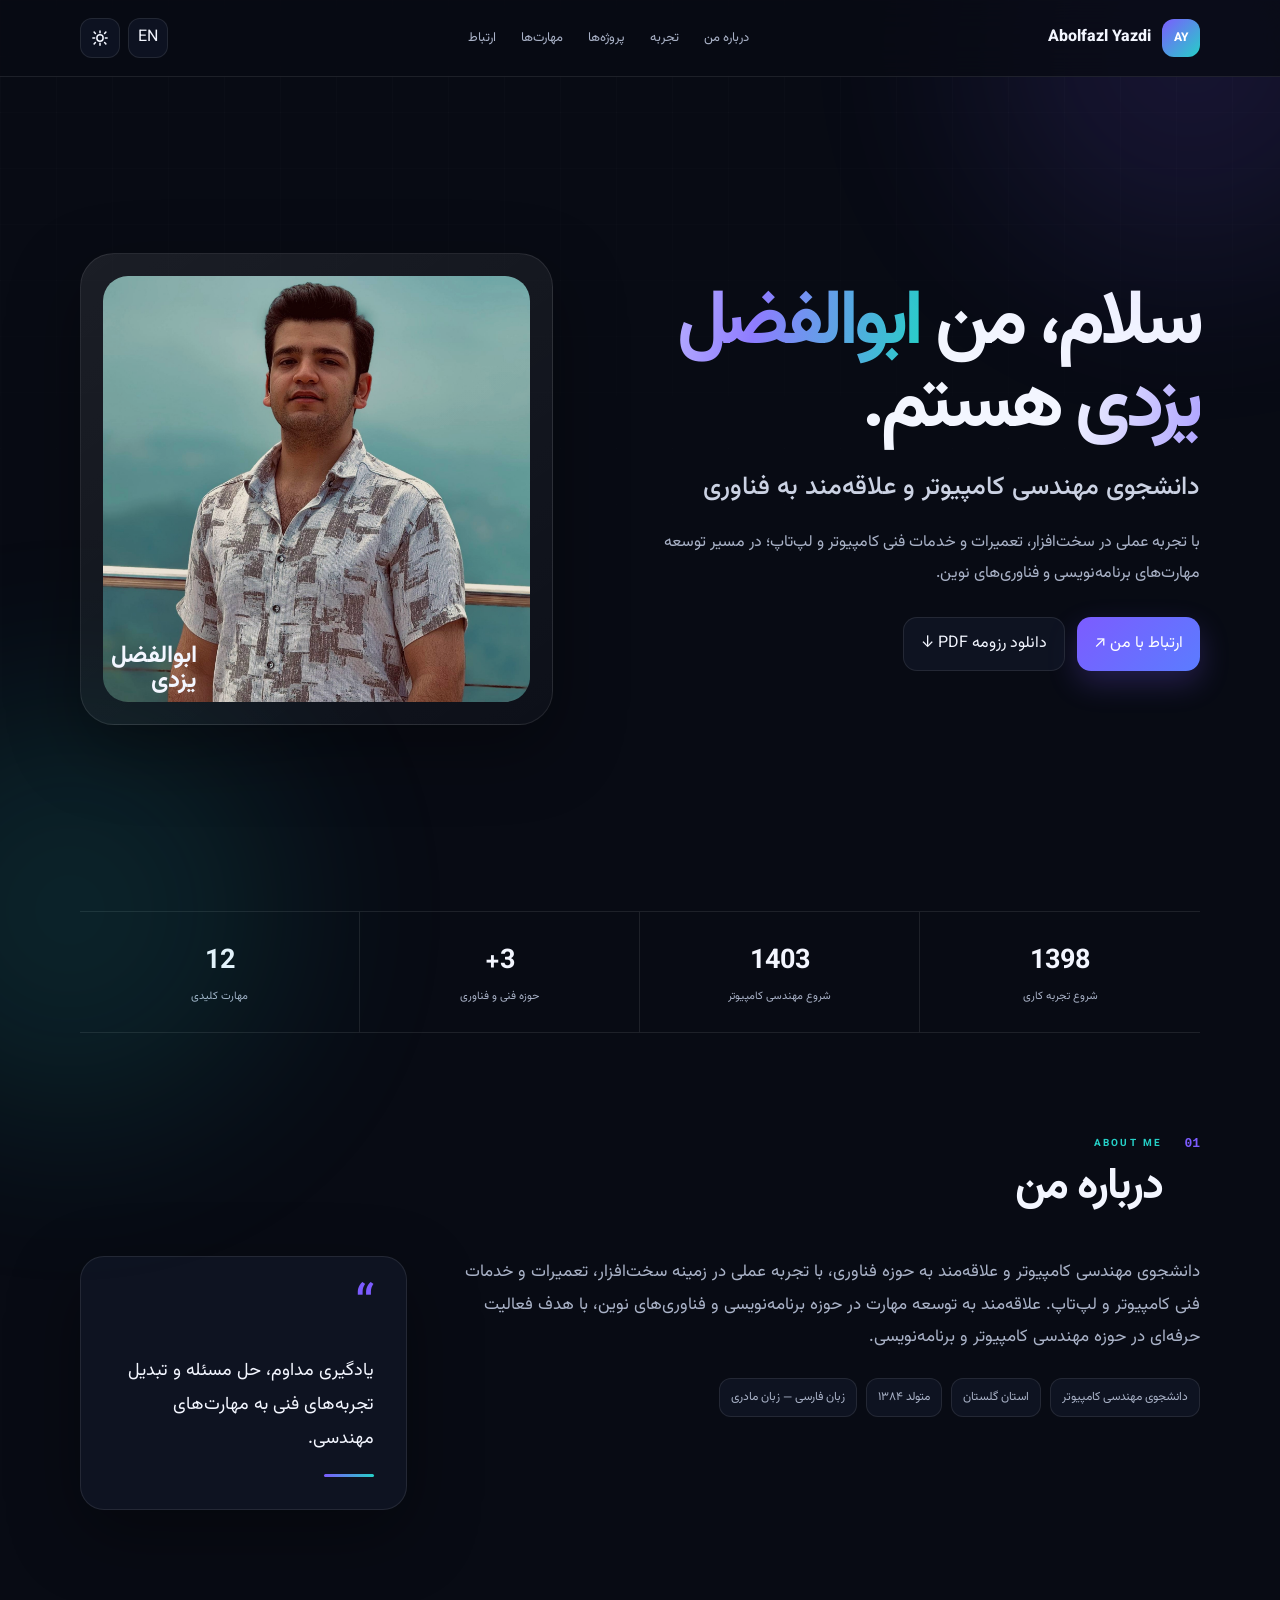
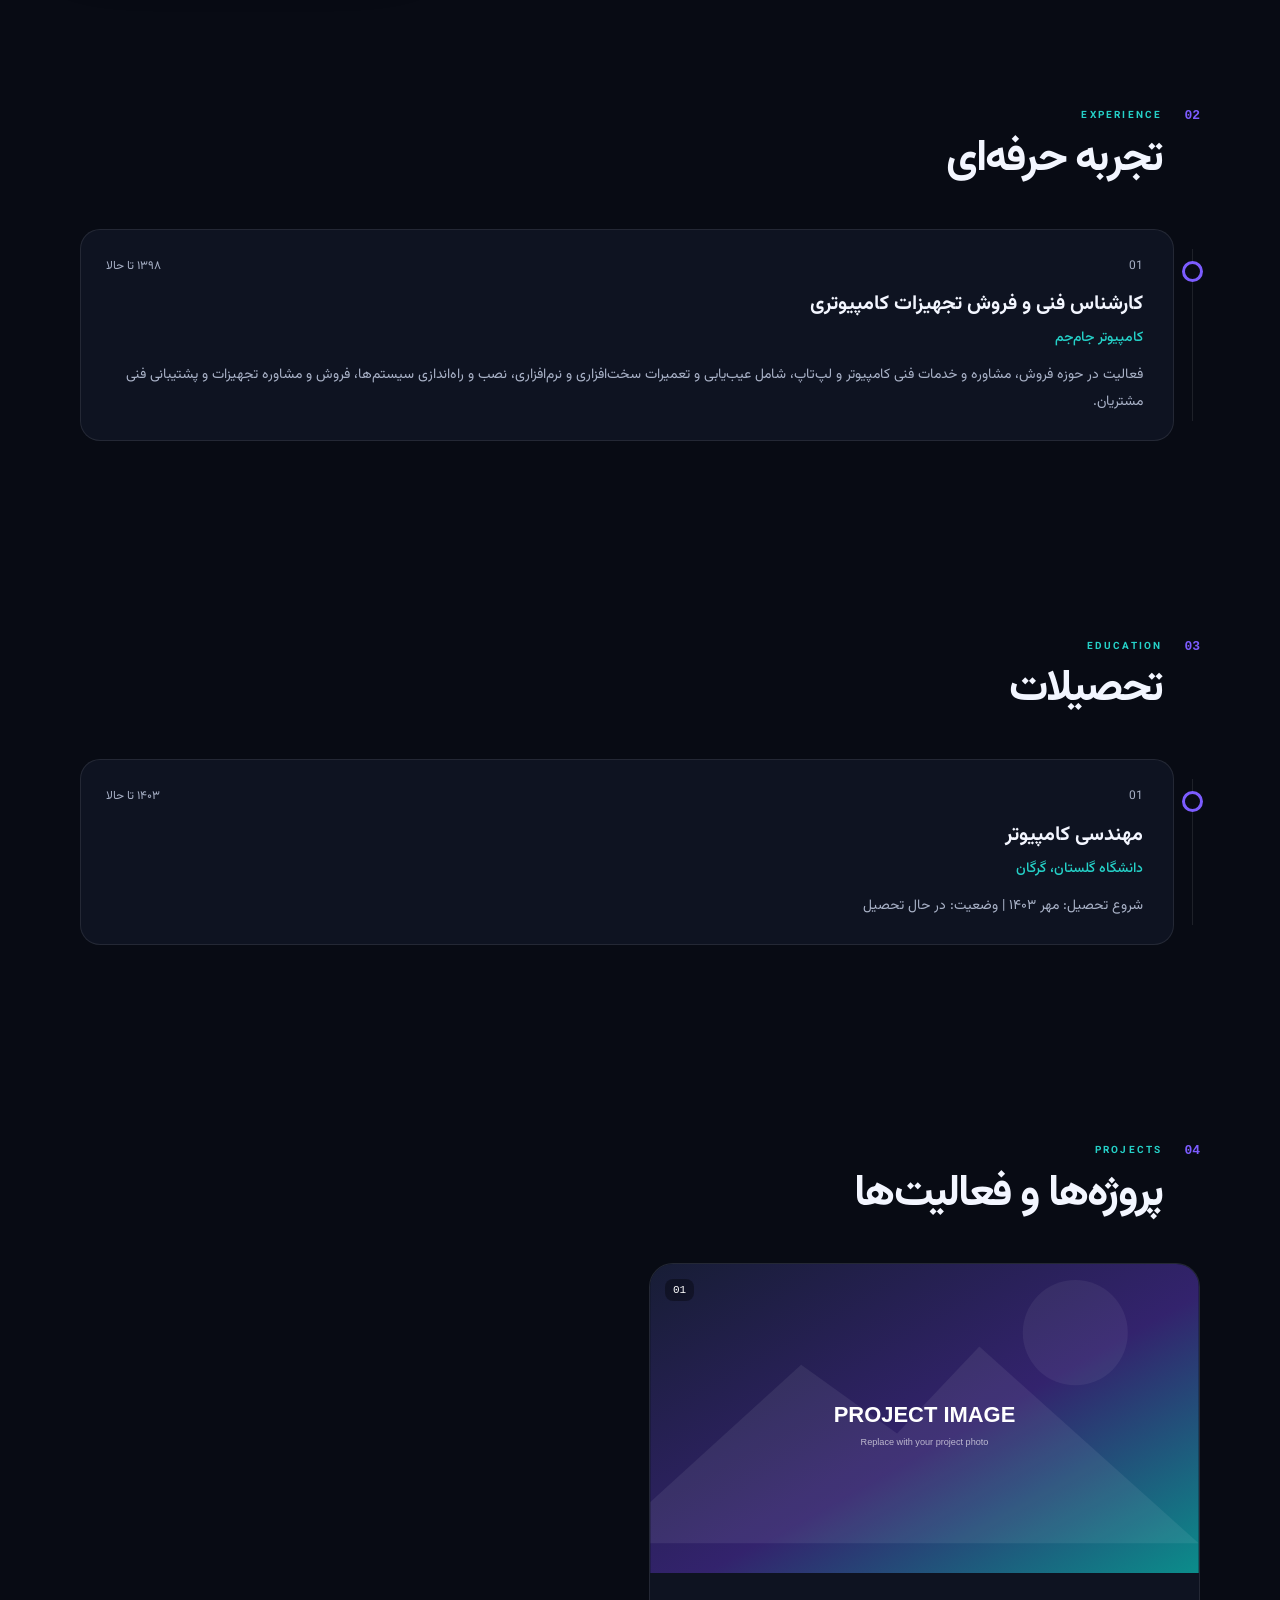
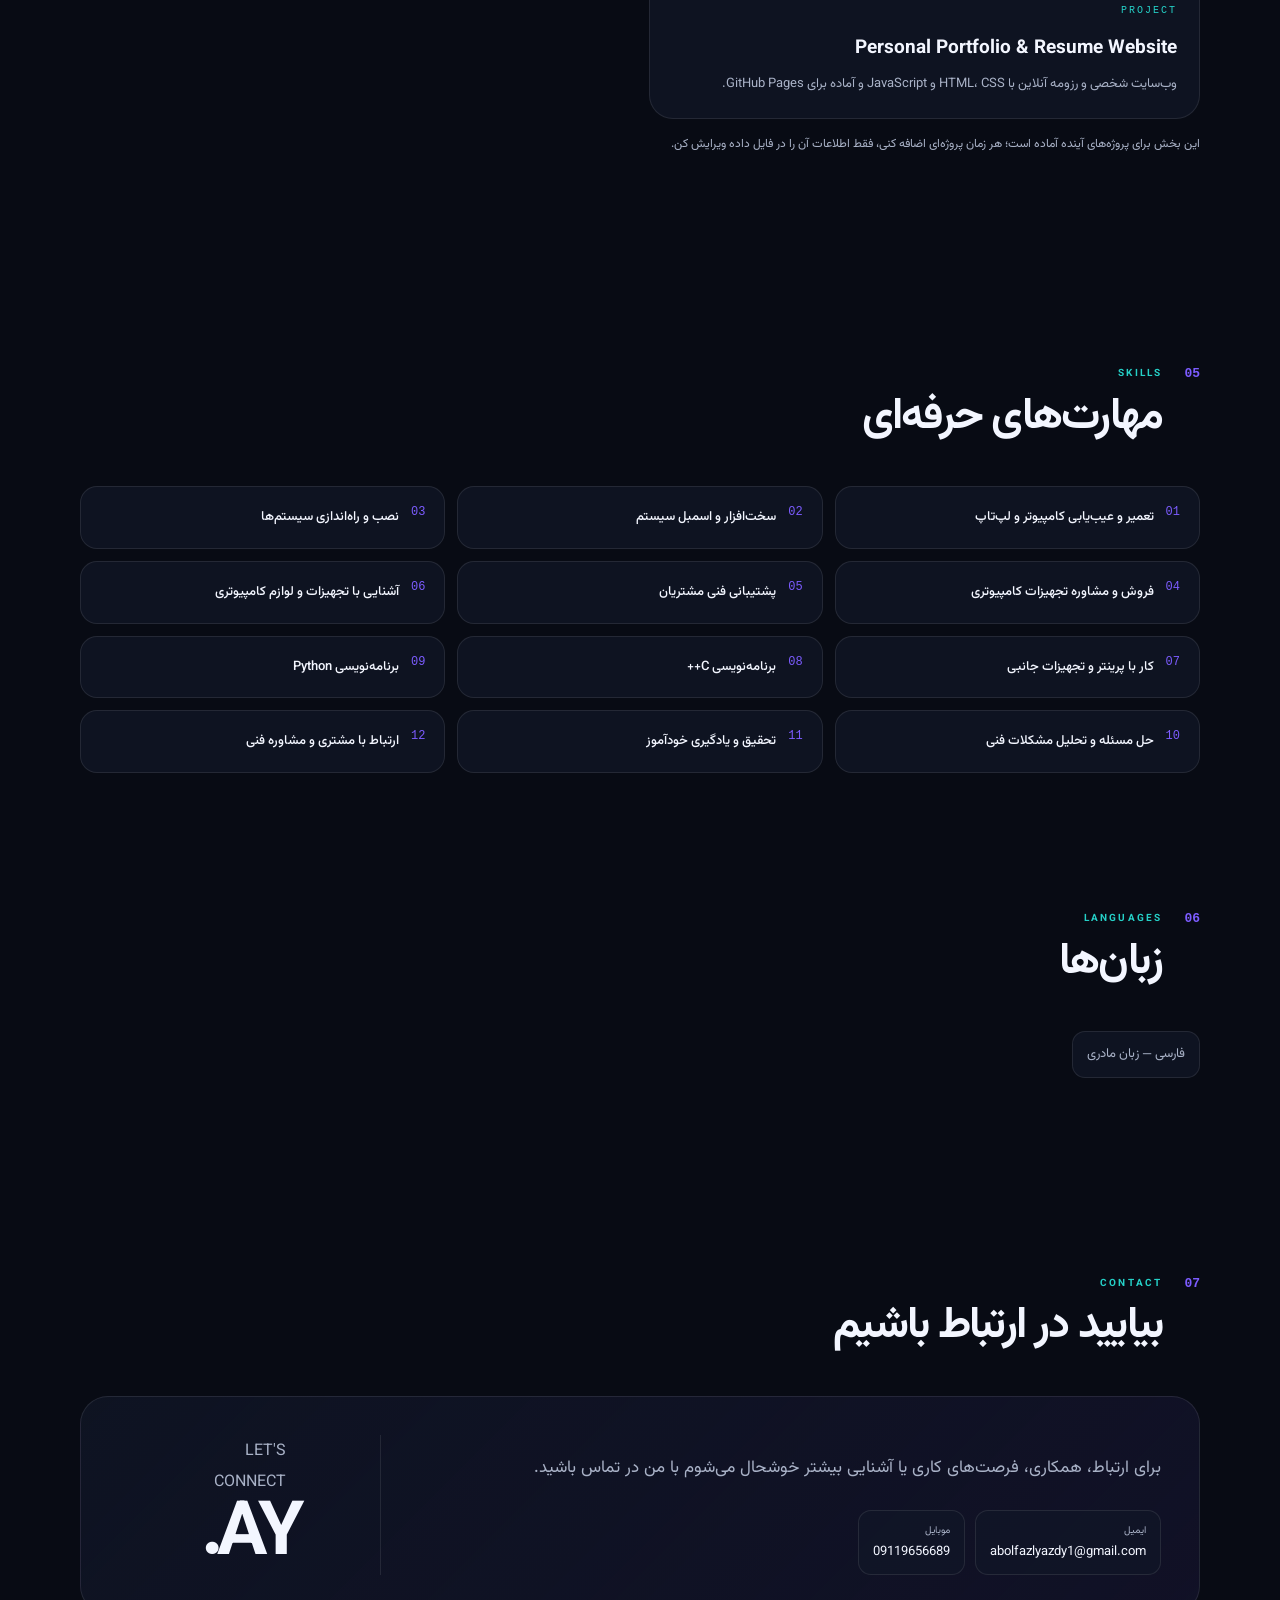
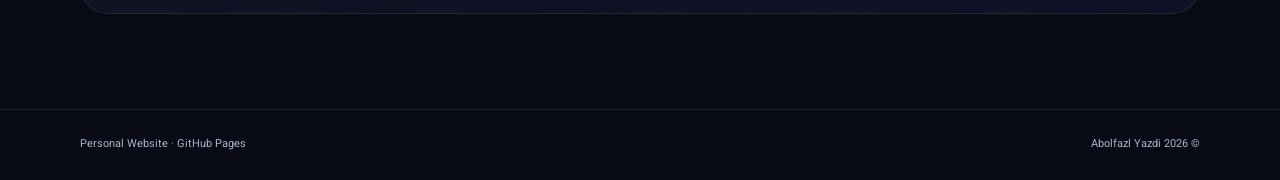
==== commit 57d5b476: "Update index.html" ====
--- a/index.html
+++ b/index.html
@@ -69,7 +69,7 @@
       <div class="hero-visual">
         <div class="profile-frame">
           <img src="assets/images/profile.jpg" alt="تصویر پروفایل ابوالفضل یزدی" width="520" height="520">
-          <div class="profile-bottom"><strong>ابوالفضل<br>یزدی<span>.</span></strong><small>Computer Engineering · Technology</small></div>
+          <div class="profile-bottom"><strong>ابوالفضل<br>یزدی</strong></div>
         </div>
       </div>
     </section>
--- a/assets/css/style.css
+++ b/assets/css/style.css
@@ -37,7 +37,46 @@
   border-radius:25px;
   opacity:.92;
   display:block
-}.profile-top,.profile-bottom{position:absolute;z-index:2;left:38px;right:38px;display:flex;justify-content:space-between}.profile-top{top:35px;color:#d8def0;font:10px monospace;letter-spacing:.15em}.profile-bottom{bottom:35px;align-items:end}.profile-bottom strong{font-size:24px;line-height:1.05}.profile-bottom strong span,.contact-symbol strong span{color:var(--accent)}.profile-bottom small{color:#d8def0;font-size:10px}
+}
+
+.profile-top{
+  position:absolute;
+  z-index:2;
+  top:35px;
+  left:38px;
+  right:38px;
+  color:#d8def0;
+  font:10px monospace;
+  letter-spacing:.15em
+}
+
+.profile-bottom{
+  position:absolute;
+  z-index:2;
+  left:30px;
+  right:30px;
+  bottom:30px;
+  display:flex;
+  justify-content:flex-end;
+  align-items:flex-end
+}
+
+.profile-bottom strong{
+  max-width:100%;
+  font-size:24px;
+  line-height:1.05;
+  text-align:right;
+  white-space:normal;
+  overflow-wrap:break-word
+}
+
+body[dir="ltr"] .profile-bottom{
+  justify-content:flex-start
+}
+
+body[dir="ltr"] .profile-bottom strong{
+  text-align:left
+}
 .metrics{display:grid;grid-template-columns:repeat(4,1fr);border-block:1px solid var(--line);margin-top:10px}.metrics div{padding:24px;border-inline-start:1px solid var(--line);text-align:center}.metrics div:first-child{border:0}.metrics strong{display:block;font-size:27px}.metrics span{display:block;color:var(--muted);font-size:11px}
 .section{padding-block:95px}.section-heading{display:flex;gap:22px;align-items:flex-start;margin-bottom:42px}.section-heading>span{color:var(--accent);font:700 13px monospace;padding-top:8px}.section-heading small{font-size:10px;letter-spacing:.22em;color:var(--accent2);font-weight:700}.section h2{margin:3px 0 0;font-size:clamp(28px,4vw,44px);letter-spacing:-.04em;line-height:1.2}.about-grid{display:grid;grid-template-columns:1.4fr .6fr;gap:30px}.large-text{color:var(--muted);font-size:17px;margin:0}.facts{display:flex;flex-wrap:wrap;gap:9px;margin-top:25px}.fact{border:1px solid var(--line);background:var(--surface);border-radius:12px;padding:7px 11px;font-size:12px;color:var(--muted)}.quote-card{background:var(--surface);border:1px solid var(--line);border-radius:var(--radius);padding:32px;box-shadow:var(--shadow)}.quote-card>span{font-size:54px;line-height:.8;color:var(--accent)}.quote-card p{font-size:18px}.quote-card i{display:block;width:50px;height:3px;border-radius:5px;background:linear-gradient(90deg,var(--accent),var(--accent2))}
 .timeline{position:relative;display:grid;gap:18px}.timeline:before{content:"";position:absolute;inset-block:20px;right:7px;width:1px;background:var(--line)}body[dir=ltr] .timeline:before{right:auto;left:7px}.timeline-item{position:relative;padding:25px 30px 25px 25px;margin-right:26px;background:var(--surface);border:1px solid var(--line);border-radius:20px}.timeline-item:before{content:"";position:absolute;right:-30px;top:31px;width:15px;height:15px;border-radius:50%;background:var(--bg);border:3px solid var(--accent)}body[dir=ltr] .timeline-item{margin-right:0;margin-left:26px}body[dir=ltr] .timeline-item:before{right:auto;left:-30px}.timeline-meta{display:flex;justify-content:space-between;gap:15px;flex-wrap:wrap;color:var(--muted);font-size:12px}.timeline-item h3{margin:8px 0 2px;font-size:20px}.timeline-item h4{margin:0 0 10px;color:var(--accent2);font-size:14px;font-weight:500}.timeline-item p{margin:0;color:var(--muted);font-size:14px}
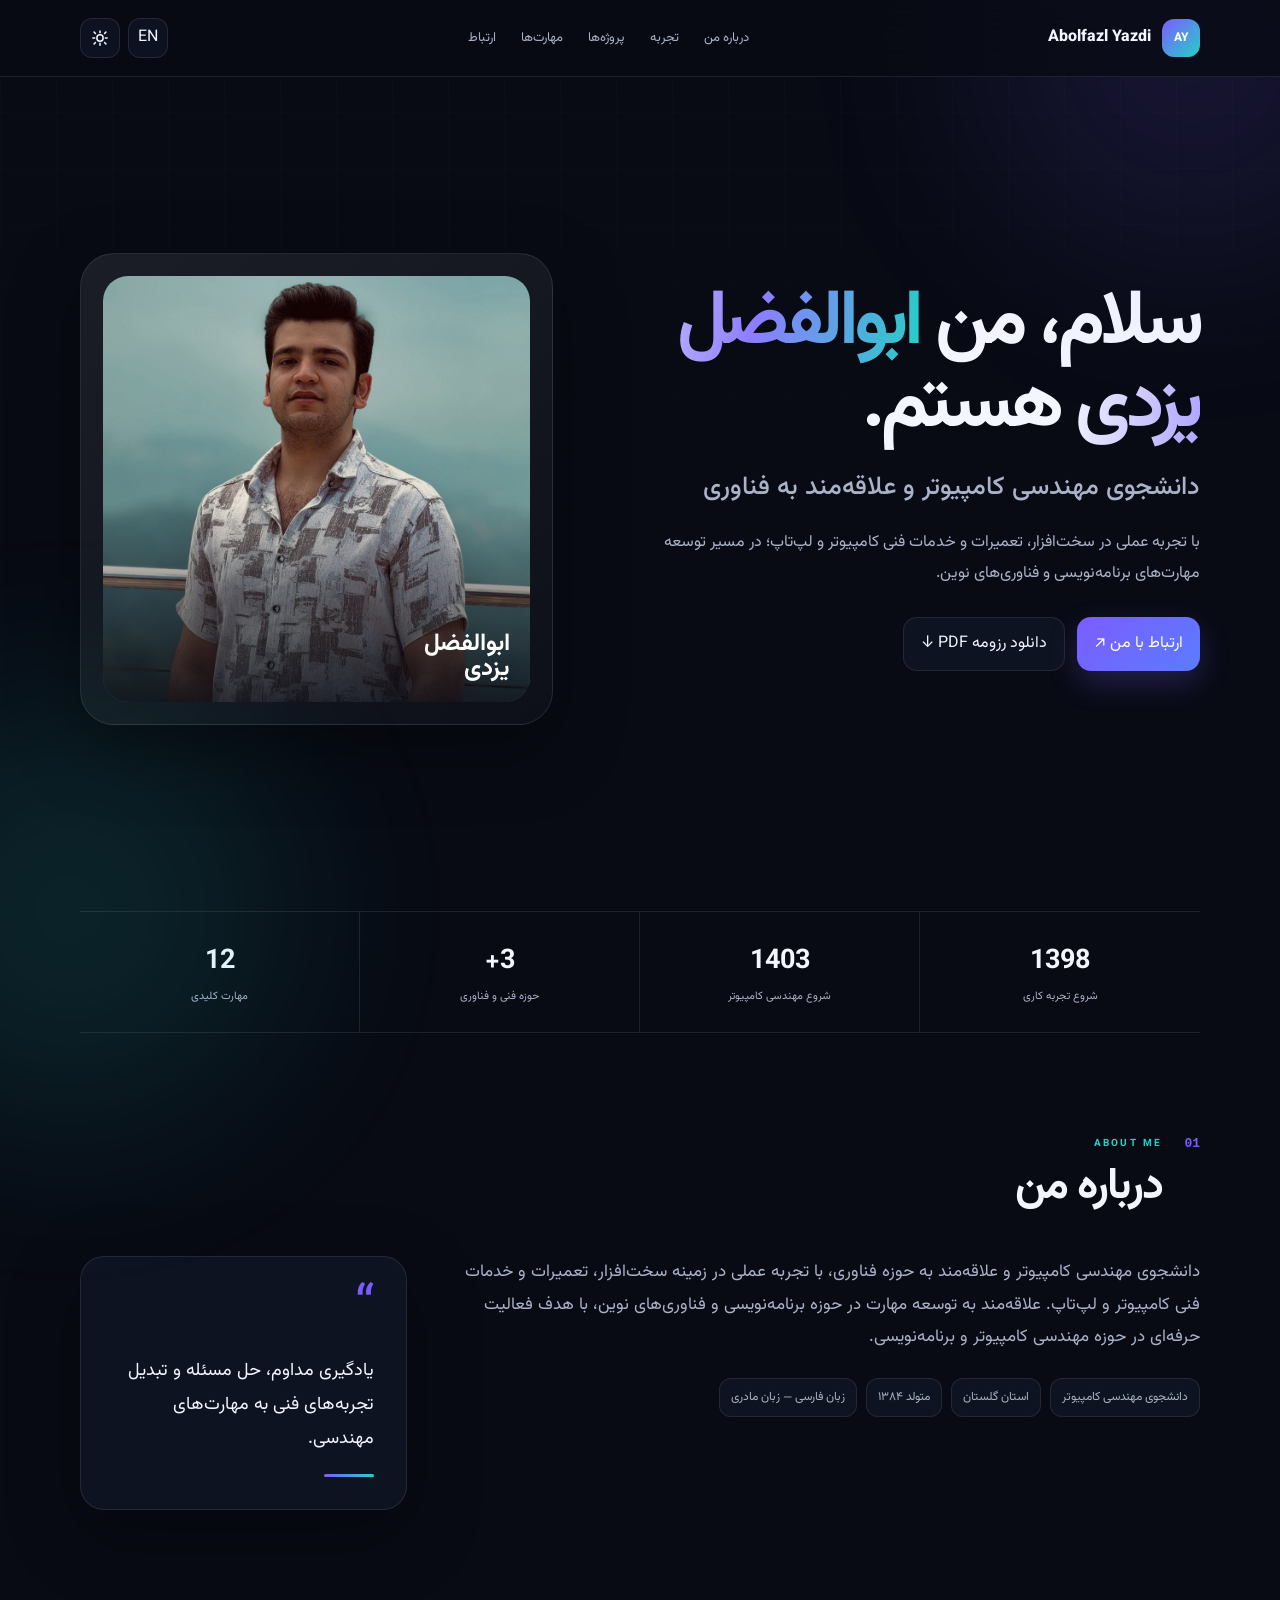
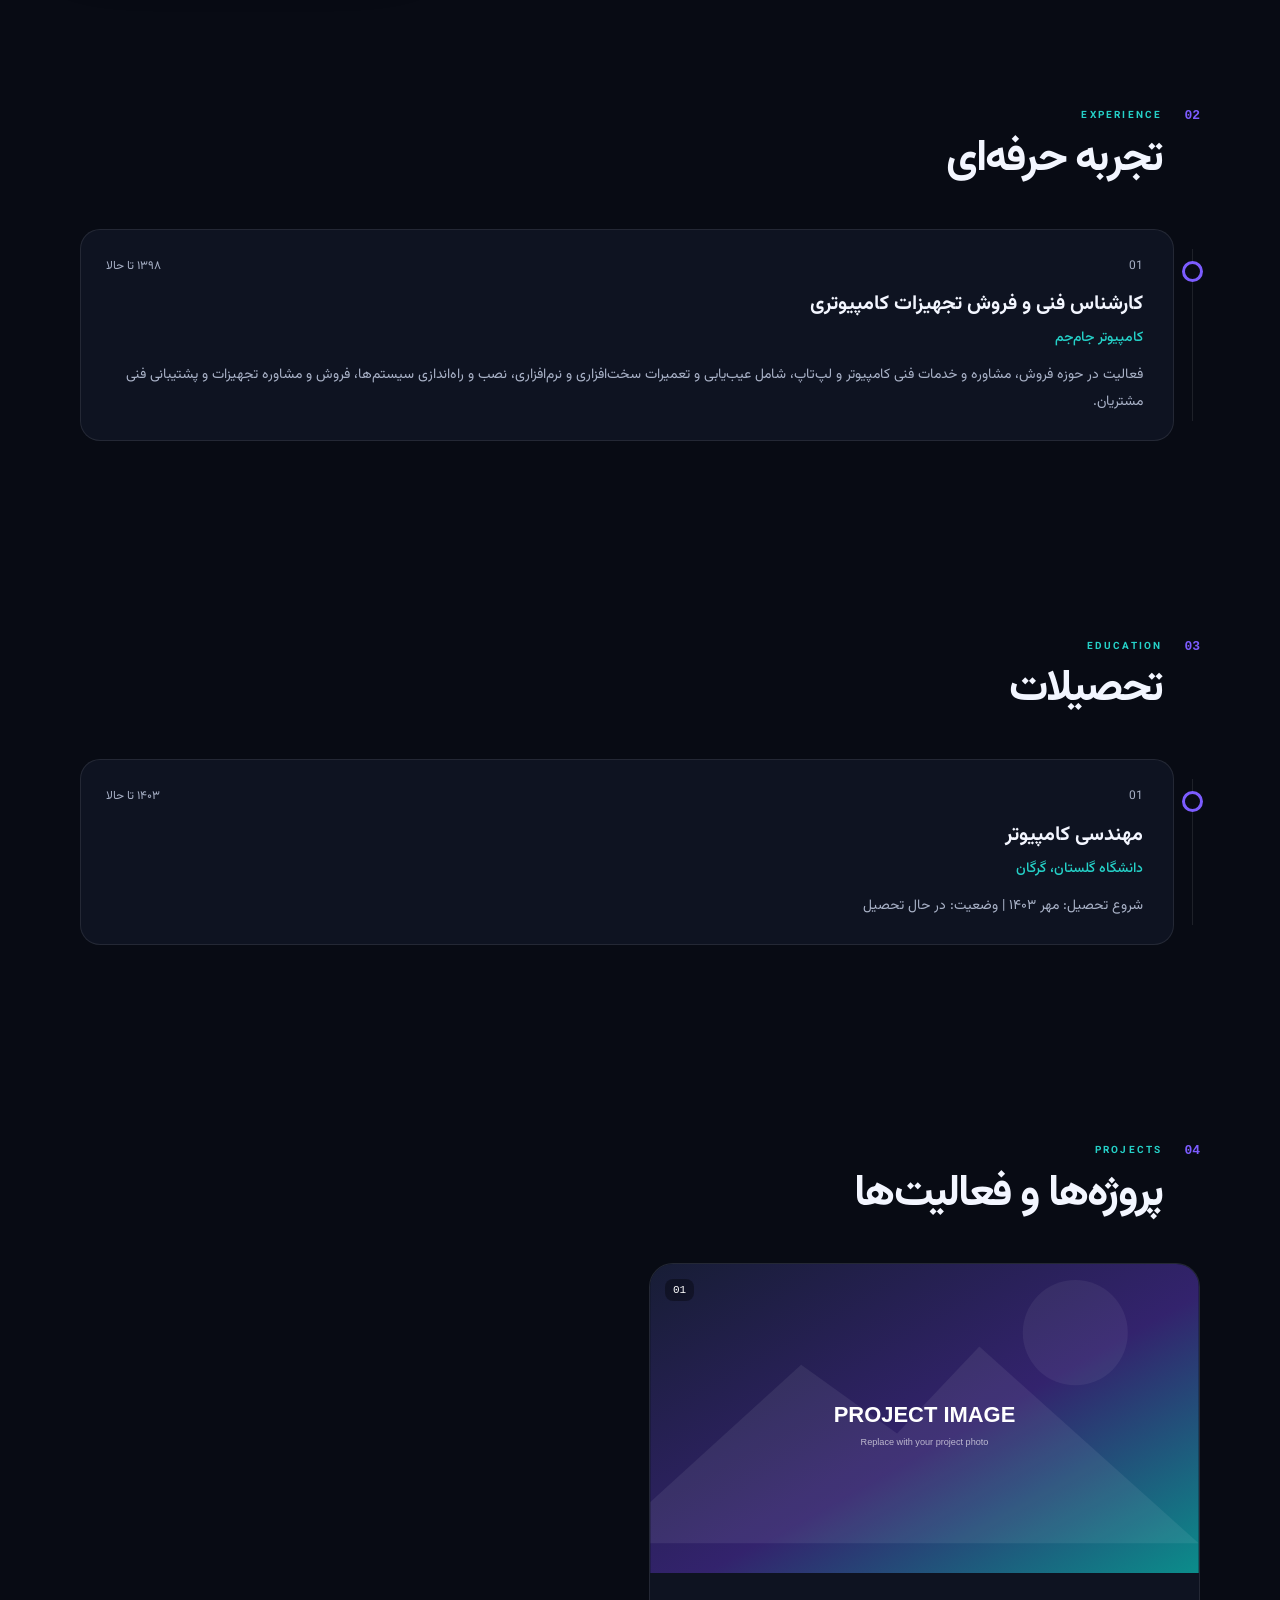
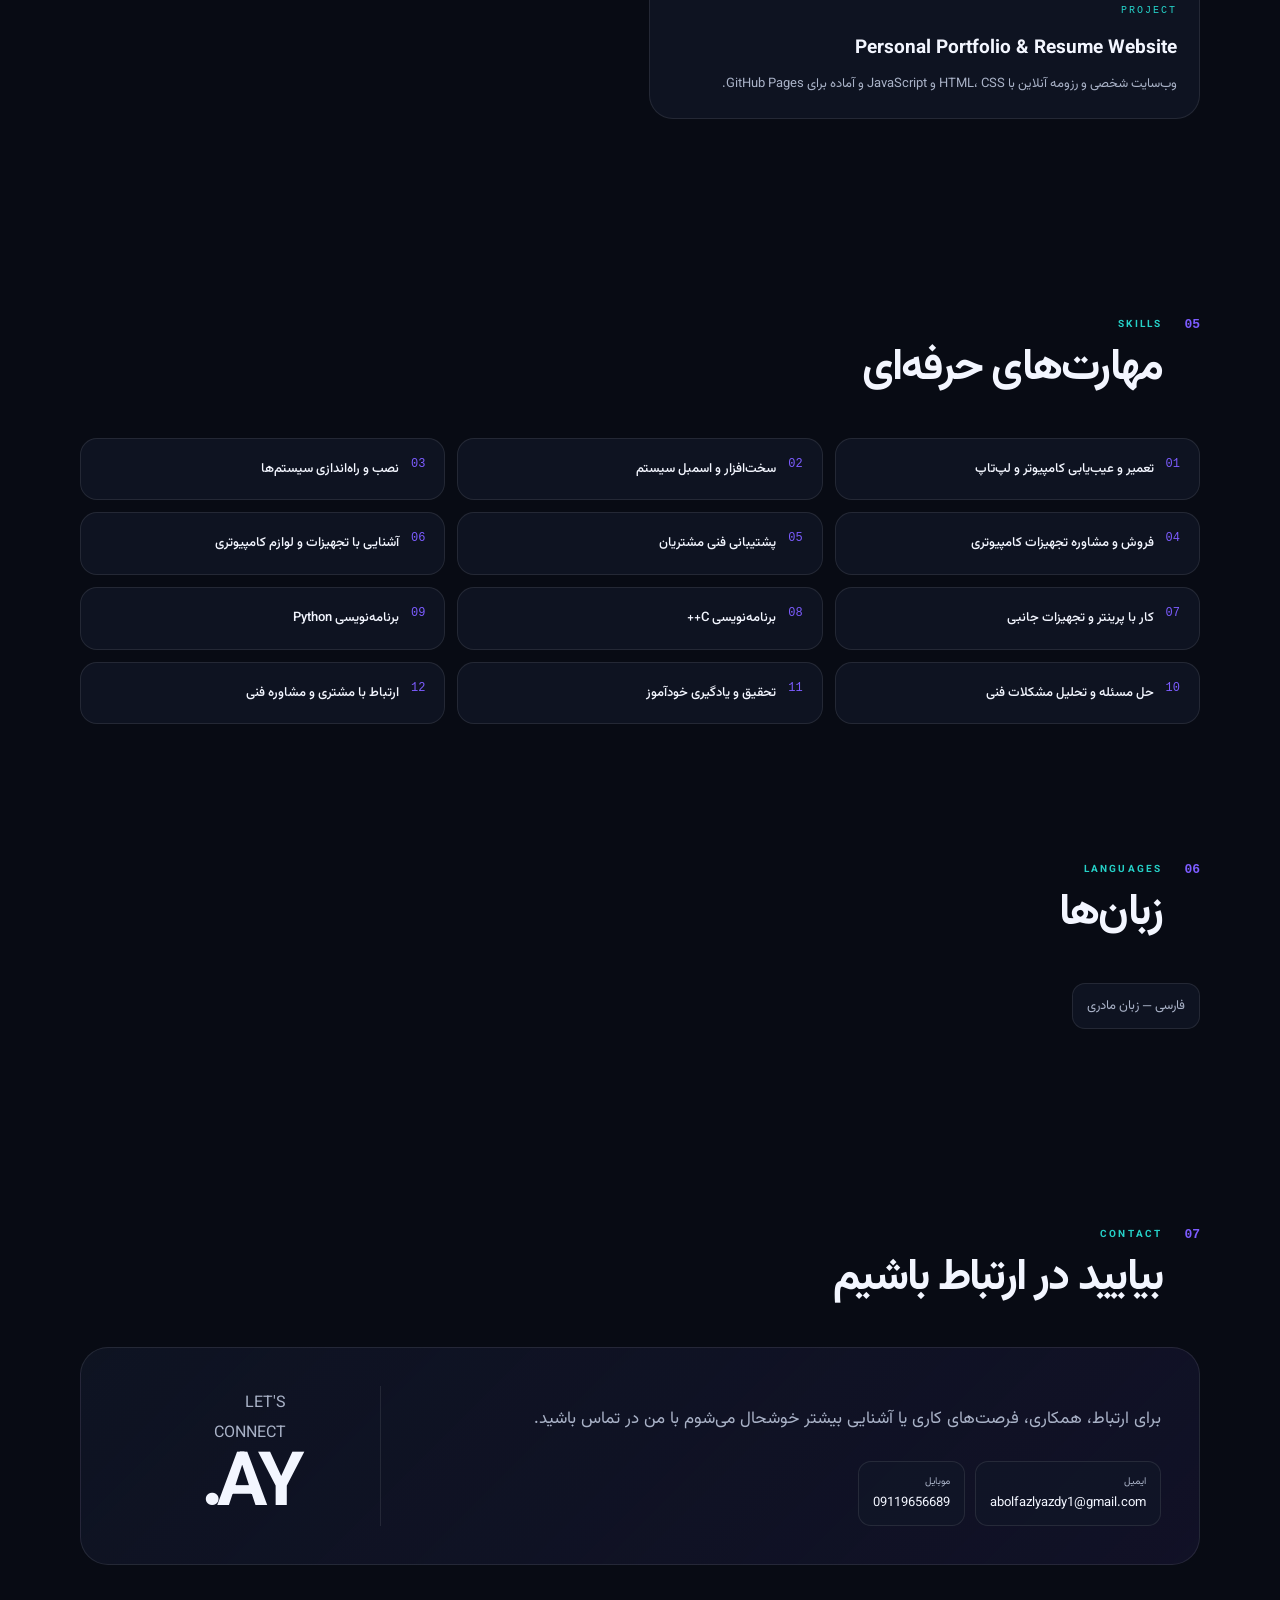
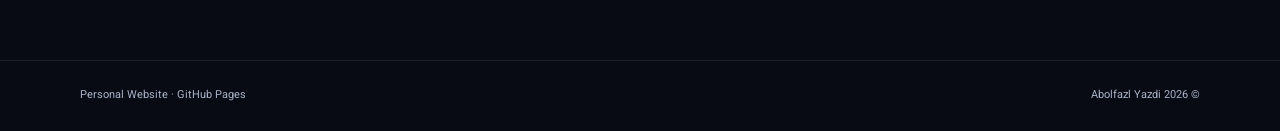
==== commit a2a7f2dc: "Add files via upload SEO and font update" ====
--- a/index.html
+++ b/index.html
@@ -4,37 +4,42 @@
   <meta charset="utf-8">
   <meta name="google-site-verification" content="H2jRWzWPD08Bx3CznIB0a0OUBUmXRAevbCLT1VoNrnk" />
   <meta name="viewport" content="width=device-width, initial-scale=1">
-  <title>ابوالفضل یزدی | دانشجوی مهندسی کامپیوتر و فعال فناوری</title>
-  <meta name="description" content="وب‌سایت رسمی ابوالفضل یزدی؛ دانشجوی مهندسی کامپیوتر، فعال حوزه سخت‌افزار، خدمات فنی کامپیوتر و علاقه‌مند به برنامه‌نویسی و فناوری.">
+  <title>ابوالفضل یزدی | Abolfazl Yazdi — دانشجوی مهندسی کامپیوتر، گرگان</title>
+  <meta name="description" content="وب‌سایت رسمی ابوالفضل یزدی؛ دانشجوی مهندسی کامپیوتر دانشگاه گلستان (گرگان)، فعال حوزه سخت‌افزار، خدمات فنی کامپیوتر و علاقه‌مند به برنامه‌نویسی و فناوری.">
   <meta name="keywords" content="ابوالفضل یزدی, Abolfazl Yazdi, مهندسی کامپیوتر, برنامه نویسی, Python, C++, سخت افزار, تعمیر کامپیوتر, گلستان, گرگان">
   <meta name="author" content="Abolfazl Yazdi">
-  <meta name="robots" content="index, follow, max-image-preview:large">
+  <meta name="robots" content="index, follow, max-image-preview:large, max-snippet:-1, max-video-preview:-1">
   <meta name="theme-color" content="#080b14">
-  <link rel="canonical" href="https://abolfazlyazdi.github.io/resume/">
+  <link rel="canonical" href="https://abolfazlyazdi.github.io/resume/"><link rel="alternate" type="application/pdf" hreflang="fa" href="https://abolfazlyazdi.github.io/resume/assets/resume-abolfazl-yazdi-fa.pdf" title="Resume PDF">
   <link rel="alternate" hreflang="fa" href="https://abolfazlyazdi.github.io/resume/">
   <link rel="alternate" hreflang="en" href="https://abolfazlyazdi.github.io/resume/en/">
   <link rel="alternate" hreflang="x-default" href="https://abolfazlyazdi.github.io/resume/">
   <meta property="og:type" content="profile">
+  <meta property="og:site_name" content="ابوالفضل یزدی">
   <meta property="og:title" content="ابوالفضل یزدی | مهندسی کامپیوتر و فناوری">
   <meta property="og:description" content="وب‌سایت شخصی و رزومه آنلاین ابوالفضل یزدی.">
   <meta property="og:url" content="https://abolfazlyazdi.github.io/resume/">
-  <meta property="og:image" content="https://abolfazlyazdi.github.io/resume/assets/images/profile.jpg">
+  <meta property="og:image" content="https://abolfazlyazdi.github.io/resume/assets/images/og-image.jpg">
+  <meta property="og:image:type" content="image/jpeg"><meta property="og:image:width" content="1200">
+  <meta property="og:image:height" content="630">
+  <meta property="og:image:alt" content="ابوالفضل یزدی، دانشجوی مهندسی کامپیوتر">
   <meta property="og:locale" content="fa_IR">
   <meta property="og:locale:alternate" content="en_US">
   <meta name="twitter:card" content="summary_large_image">
   <meta name="twitter:title" content="ابوالفضل یزدی | Abolfazl Yazdi">
   <meta name="twitter:description" content="Personal website and resume of Abolfazl Yazdi.">
-  <meta name="twitter:image" content="https://abolfazlyazdi.github.io/resume/assets/images/profile.jpg">
-  <link rel="icon" href="assets/images/favicon.svg" type="image/svg+xml">
+  <meta name="twitter:image" content="https://abolfazlyazdi.github.io/resume/assets/images/og-image.jpg"><meta name="twitter:image:alt" content="ابوالفضل یزدی، دانشجوی مهندسی کامپیوتر">
+  <link rel="icon" href="assets/images/favicon.svg" type="image/svg+xml"><link rel="icon" href="assets/images/icon-48.png" type="image/png" sizes="48x48"><link rel="icon" href="assets/images/icon-192.png" type="image/png" sizes="192x192"><link rel="apple-touch-icon" href="assets/images/icon-180.png">
   <link rel="manifest" href="site.webmanifest">
   <link rel="preconnect" href="https://fonts.googleapis.com">
   <link rel="preconnect" href="https://fonts.gstatic.com" crossorigin>
-  <link href="https://fonts.googleapis.com/css2?family=Vazirmatn:wght@400;500;600;700;800&family=Inter:wght@400;600;800&display=swap" rel="stylesheet">
+  <link href="https://fonts.googleapis.com/css2?family=Inter:wght@400;600;800&display=swap" rel="stylesheet">
+  <link rel="preload" href="assets/fonts/Vazirmatn.woff" as="font" type="font/woff" crossorigin>
   <link rel="stylesheet" href="assets/css/style.css">
-  <script type="application/ld+json" id="personSchema"></script>
-  <script type="application/ld+json" id="websiteSchema"></script>
+  <script type="application/ld+json" id="personSchema">{"@context":"https://schema.org","@graph":[{"@type":"ProfilePage","@id":"https://abolfazlyazdi.github.io/resume/#profilepage","url":"https://abolfazlyazdi.github.io/resume/","name":"ابوالفضل یزدی | دانشجوی مهندسی کامپیوتر، گرگان","inLanguage":"fa","dateModified":"2026-09-28","isPartOf":{"@id":"https://abolfazlyazdi.github.io/resume/#website"},"about":{"@id":"https://abolfazlyazdi.github.io/resume/#person"},"mainEntity":{"@id":"https://abolfazlyazdi.github.io/resume/#person"},"primaryImageOfPage":{"@id":"https://abolfazlyazdi.github.io/resume/#primaryimage"}},{"@type":"ImageObject","@id":"https://abolfazlyazdi.github.io/resume/#primaryimage","url":"https://abolfazlyazdi.github.io/resume/assets/images/profile.jpg","contentUrl":"https://abolfazlyazdi.github.io/resume/assets/images/profile.jpg","width":1000,"height":1000,"caption":"ابوالفضل یزدی، دانشجوی مهندسی کامپیوتر"},{"@type":"Person","@id":"https://abolfazlyazdi.github.io/resume/#person","name":"Abolfazl Yazdi","alternateName":["ابوالفضل یزدی"],"url":"https://abolfazlyazdi.github.io/resume/","image":{"@id":"https://abolfazlyazdi.github.io/resume/#primaryimage"},"mainEntityOfPage":{"@id":"https://abolfazlyazdi.github.io/resume/#profilepage"},"jobTitle":"دانشجوی مهندسی کامپیوتر و علاقه‌مند به فناوری","description":"دانشجوی مهندسی کامپیوتر و علاقه‌مند به حوزه فناوری، با تجربه عملی در زمینه سخت‌افزار، تعمیرات و خدمات فنی کامپیوتر و لپ‌تاپ. علاقه‌مند به توسعه مهارت در حوزه برنامه‌نویسی و فناوری‌های نوین، با هدف فعالیت حرفه‌ای در حوزه مهندسی کامپیوتر و برنامه‌نویسی.","email":"mailto:abolfazlyazdy1@gmail.com","telephone":"+989119656689","address":{"@type":"PostalAddress","addressRegion":"Golestan","addressCountry":"IR"},"knowsLanguage":["fa"],"sameAs":[],"alumniOf":[{"@type":"CollegeOrUniversity","name":"دانشگاه گلستان، گرگان"}],"worksFor":[{"@type":"Organization","name":"کامپیوتر جام‌جم"}],"knowsAbout":["تعمیر و عیب‌یابی کامپیوتر و لپ‌تاپ","سخت‌افزار و اسمبل سیستم","نصب و راه‌اندازی سیستم‌ها","فروش و مشاوره تجهیزات کامپیوتری","پشتیبانی فنی مشتریان","آشنایی با تجهیزات و لوازم کامپیوتری","کار با پرینتر و تجهیزات جانبی","برنامه‌نویسی C++","برنامه‌نویسی Python","حل مسئله و تحلیل مشکلات فنی","تحقیق و یادگیری خودآموز","ارتباط با مشتری و مشاوره فنی"]},{"@type":"WebSite","@id":"https://abolfazlyazdi.github.io/resume/#website","url":"https://abolfazlyazdi.github.io/resume/","name":"Abolfazl Yazdi","alternateName":"ابوالفضل یزدی","inLanguage":["fa","en"],"publisher":{"@id":"https://abolfazlyazdi.github.io/resume/#person"}}]}</script>
 </head>
-<body>
+<body data-pr="1">
+  <script>try{if(localStorage.getItem("theme")==="light")document.body.classList.add("light")}catch(e){}</script>
   <a class="skip-link" href="#main">پرش به محتوای اصلی</a>
   <div class="ambient ambient-a"></div><div class="ambient ambient-b"></div><div class="grid-bg"></div>
   <header class="site-header">
@@ -44,12 +49,12 @@
         <a href="#about">درباره من</a><a href="#experience">تجربه</a><a href="#projects">پروژه‌ها</a><a href="#skills">مهارت‌ها</a><a href="#contact">ارتباط</a>
       </nav>
       <div class="nav-actions">
-        <a class="lang-btn" href="en/" id="langSwitch">EN</a>
+        <a class="lang-btn" href="en/" id="langSwitch" hreflang="en" lang="en">EN</a>
         <button id="themeToggle" class="icon-btn theme-toggle" aria-label="تغییر تم" aria-pressed="false">
-          <svg class="icon-sun" viewBox="0 0 24 24" width="18" height="18" fill="none" stroke="currentColor" stroke-width="2" stroke-linecap="round"><circle cx="12" cy="12" r="4.2"/><path d="M12 2.5v2.4M12 19.1v2.4M4.2 4.2l1.7 1.7M18.1 18.1l1.7 1.7M2.5 12h2.4M19.1 12h2.4M4.2 19.8l1.7-1.7M18.1 5.9l1.7-1.7"/></svg>
-          <svg class="icon-moon" viewBox="0 0 24 24" width="18" height="18" fill="currentColor"><path d="M20 14.2A8.4 8.4 0 0 1 9.8 4a8.6 8.6 0 1 0 10.2 10.2z"/></svg>
+          <svg class="icon-sun" viewBox="0 0 24 24" width="18" height="18" fill="none" stroke="currentColor" stroke-width="2" stroke-linecap="round" aria-hidden="true"><circle cx="12" cy="12" r="4.2"/><path d="M12 2.5v2.4M12 19.1v2.4M4.2 4.2l1.7 1.7M18.1 18.1l1.7 1.7M2.5 12h2.4M19.1 12h2.4M4.2 19.8l1.7-1.7M18.1 5.9l1.7-1.7"/></svg>
+          <svg class="icon-moon" viewBox="0 0 24 24" width="18" height="18" fill="currentColor" aria-hidden="true"><path d="M20 14.2A8.4 8.4 0 0 1 9.8 4a8.6 8.6 0 1 0 10.2 10.2z"/></svg>
         </button>
-        <button id="menuToggle" class="icon-btn nav-toggle" aria-label="باز کردن منو" aria-expanded="false">☰</button>
+        <button id="menuToggle" class="icon-btn nav-toggle" aria-label="باز کردن منو" aria-expanded="false" aria-controls="mainNav">☰</button>
       </div>
     </div>
   </header>
@@ -64,11 +69,11 @@
           <a class="btn primary" href="#contact">ارتباط با من ↗</a>
           <a class="btn ghost" href="assets/resume-abolfazl-yazdi-fa.pdf" download>دانلود رزومه PDF ↓</a>
         </div>
-        <div class="social-row" id="socialLinks"></div>
+        <div class="social-row" id="socialLinks"><!--pr:socialLinks--><!--/pr:socialLinks--></div>
       </div>
       <div class="hero-visual">
         <div class="profile-frame">
-          <img src="assets/images/profile.jpg" alt="تصویر پروفایل ابوالفضل یزدی" width="520" height="520">
+          <img src="assets/images/profile.jpg" alt="ابوالفضل یزدی، دانشجوی مهندسی کامپیوتر" width="520" height="520" fetchpriority="high" decoding="async">
           <div class="profile-bottom"><strong>ابوالفضل<br>یزدی</strong></div>
         </div>
       </div>
@@ -82,44 +87,50 @@
     </section>
 
     <section id="about" class="section container">
-      <div class="section-heading"><span>01</span><div><small>ABOUT ME</small><h2>درباره من</h2></div></div>
+      <div class="section-heading"><span aria-hidden="true">01</span><div><small lang="en" aria-hidden="true">ABOUT ME</small><h2>درباره من</h2></div></div>
       <div class="about-grid">
-        <div><p class="large-text">دانشجوی مهندسی کامپیوتر و علاقه‌مند به حوزه فناوری، با تجربه عملی در زمینه سخت‌افزار، تعمیرات و خدمات فنی کامپیوتر و لپ‌تاپ. علاقه‌مند به توسعه مهارت در حوزه برنامه‌نویسی و فناوری‌های نوین، با هدف فعالیت حرفه‌ای در حوزه مهندسی کامپیوتر و برنامه‌نویسی.</p><div class="facts" id="facts"></div></div>
-        <aside class="quote-card"><span>“</span><p>یادگیری مداوم، حل مسئله و تبدیل تجربه‌های فنی به مهارت‌های مهندسی.</p><i></i></aside>
+        <div><p class="large-text">دانشجوی مهندسی کامپیوتر و علاقه‌مند به حوزه فناوری، با تجربه عملی در زمینه سخت‌افزار، تعمیرات و خدمات فنی کامپیوتر و لپ‌تاپ. علاقه‌مند به توسعه مهارت در حوزه برنامه‌نویسی و فناوری‌های نوین، با هدف فعالیت حرفه‌ای در حوزه مهندسی کامپیوتر و برنامه‌نویسی.</p><div class="facts" id="facts"><!--pr:facts--><span class="fact">دانشجوی مهندسی کامپیوتر</span><span class="fact">استان گلستان</span><span class="fact">متولد ۱۳۸۴</span><span class="fact">زبان فارسی — زبان مادری</span><!--/pr:facts--></div></div>
+        <aside class="quote-card"><span aria-hidden="true">“</span><p>یادگیری مداوم، حل مسئله و تبدیل تجربه‌های فنی به مهارت‌های مهندسی.</p><i></i></aside>
       </div>
     </section>
 
     <section id="experience" class="section container">
-      <div class="section-heading"><span>02</span><div><small>EXPERIENCE</small><h2>تجربه حرفه‌ای</h2></div></div>
-      <div class="timeline" id="experienceList"></div>
+      <div class="section-heading"><span aria-hidden="true">02</span><div><small lang="en" aria-hidden="true">EXPERIENCE</small><h2>تجربه حرفه‌ای</h2></div></div>
+      <div class="timeline" id="experienceList"><!--pr:experienceList-->
+    <article class="timeline-item"><div class="timeline-meta"><span>01</span><span>۱۳۹۸ تا حالا</span></div>
+    <h3>کارشناس فنی و فروش تجهیزات کامپیوتری</h3><h4>کامپیوتر جام‌جم</h4><p>فعالیت در حوزه فروش، مشاوره و خدمات فنی کامپیوتر و لپ‌تاپ، شامل عیب‌یابی و تعمیرات سخت‌افزاری و نرم‌افزاری، نصب و راه‌اندازی سیستم‌ها، فروش و مشاوره تجهیزات و پشتیبانی فنی مشتریان.</p></article><!--/pr:experienceList--></div>
     </section>
 
     <section id="education" class="section container">
-      <div class="section-heading"><span>03</span><div><small>EDUCATION</small><h2>تحصیلات</h2></div></div>
-      <div class="timeline" id="educationList"></div>
+      <div class="section-heading"><span aria-hidden="true">03</span><div><small lang="en" aria-hidden="true">EDUCATION</small><h2>تحصیلات</h2></div></div>
+      <div class="timeline" id="educationList"><!--pr:educationList-->
+    <article class="timeline-item"><div class="timeline-meta"><span>01</span><span>۱۴۰۳ تا حالا</span></div>
+    <h3>مهندسی کامپیوتر</h3><h4>دانشگاه گلستان، گرگان</h4><p>شروع تحصیل: مهر ۱۴۰۳ | وضعیت: در حال تحصیل</p></article><!--/pr:educationList--></div>
     </section>
 
     <section id="projects" class="section container">
-      <div class="section-heading"><span>04</span><div><small>PROJECTS</small><h2>پروژه‌ها و فعالیت‌ها</h2></div></div>
-      <div class="projects-grid" id="projectsList"></div>
-      <p class="section-note">این بخش برای پروژه‌های آینده آماده است؛ هر زمان پروژه‌ای اضافه کنی، فقط اطلاعات آن را در فایل داده ویرایش کن.</p>
+      <div class="section-heading"><span aria-hidden="true">04</span><div><small lang="en" aria-hidden="true">PROJECTS</small><h2>پروژه‌ها و فعالیت‌ها</h2></div></div>
+      <div class="projects-grid" id="projectsList"><!--pr:projectsList-->
+    <article class="project-card"><div class="project-image"><img src="assets/images/project-placeholder.svg" alt="Personal Portfolio & Resume Website" loading="lazy" decoding="async"><span>01</span></div>
+    <div class="project-body"><small>PROJECT</small><h3>Personal Portfolio & Resume Website</h3><p>وب‌سایت شخصی و رزومه آنلاین با HTML، CSS و JavaScript و آماده برای GitHub Pages.</p>
+    </div></article><!--/pr:projectsList--></div>
     </section>
 
     <section id="skills" class="section container">
-      <div class="section-heading"><span>05</span><div><small>SKILLS</small><h2>مهارت‌های حرفه‌ای</h2></div></div>
-      <div class="skills-grid" id="skillsList"></div>
+      <div class="section-heading"><span aria-hidden="true">05</span><div><small lang="en" aria-hidden="true">SKILLS</small><h2>مهارت‌های حرفه‌ای</h2></div></div>
+      <ul class="skills-grid" id="skillsList"><!--pr:skillsList--><li class="skill"><span>01</span><strong>تعمیر و عیب‌یابی کامپیوتر و لپ‌تاپ</strong></li><li class="skill"><span>02</span><strong>سخت‌افزار و اسمبل سیستم</strong></li><li class="skill"><span>03</span><strong>نصب و راه‌اندازی سیستم‌ها</strong></li><li class="skill"><span>04</span><strong>فروش و مشاوره تجهیزات کامپیوتری</strong></li><li class="skill"><span>05</span><strong>پشتیبانی فنی مشتریان</strong></li><li class="skill"><span>06</span><strong>آشنایی با تجهیزات و لوازم کامپیوتری</strong></li><li class="skill"><span>07</span><strong>کار با پرینتر و تجهیزات جانبی</strong></li><li class="skill"><span>08</span><strong>برنامه‌نویسی C++</strong></li><li class="skill"><span>09</span><strong>برنامه‌نویسی Python</strong></li><li class="skill"><span>10</span><strong>حل مسئله و تحلیل مشکلات فنی</strong></li><li class="skill"><span>11</span><strong>تحقیق و یادگیری خودآموز</strong></li><li class="skill"><span>12</span><strong>ارتباط با مشتری و مشاوره فنی</strong></li><!--/pr:skillsList--></ul>
     </section>
 
     <section id="languages" class="section container compact-section">
-      <div class="section-heading"><span>06</span><div><small>LANGUAGES</small><h2>زبان‌ها</h2></div></div>
-      <div class="language-card" id="languagesList"></div>
+      <div class="section-heading"><span aria-hidden="true">06</span><div><small lang="en" aria-hidden="true">LANGUAGES</small><h2>زبان‌ها</h2></div></div>
+      <div class="language-card" id="languagesList"><!--pr:languagesList--><span class="language-pill">فارسی — زبان مادری</span><!--/pr:languagesList--></div>
     </section>
 
     <section id="contact" class="section container contact-section">
-      <div class="section-heading"><span>07</span><div><small>CONTACT</small><h2>بیایید در ارتباط باشیم</h2></div></div>
+      <div class="section-heading"><span aria-hidden="true">07</span><div><small lang="en" aria-hidden="true">CONTACT</small><h2>بیایید در ارتباط باشیم</h2></div></div>
       <div class="contact-card">
-        <div><p>برای ارتباط، همکاری، فرصت‌های کاری یا آشنایی بیشتر خوشحال می‌شوم با من در تماس باشید.</p><div class="contact-links" id="contactLinks"></div></div>
-        <div class="contact-symbol"><span>LET'S<br>CONNECT</span><strong>AY<span>.</span></strong></div>
+        <div><p>برای ارتباط، همکاری، فرصت‌های کاری یا آشنایی بیشتر خوشحال می‌شوم با من در تماس باشید.</p><div class="contact-links" id="contactLinks"><!--pr:contactLinks--><a class="contact-link" href="mailto:abolfazlyazdy1@gmail.com"><small>ایمیل</small>abolfazlyazdy1@gmail.com</a><a class="contact-link" href="tel:09119656689"><small>موبایل</small>09119656689</a><!--/pr:contactLinks--></div></div>
+        <div class="contact-symbol" aria-hidden="true"><span>LET'S<br>CONNECT</span><strong>AY<span>.</span></strong></div>
       </div>
     </section>
   </main>
--- a/assets/css/style.css
+++ b/assets/css/style.css
@@ -1,6 +1,8 @@
+@font-face{font-family:"Vazirmatn";src:url("../fonts/Vazirmatn.woff") format("woff");font-weight:100 900;font-style:normal;font-display:swap}
 :root{--bg:#080b14;--surface:rgba(17,23,40,.72);--surface2:#111728;--text:#f3f6ff;--muted:#a9b2c7;--line:rgba(255,255,255,.09);--accent:#7c5cff;--accent2:#25d0c7;--shadow:0 24px 70px rgba(0,0,0,.35);--radius:24px;--container:1120px}
 body.light{--bg:#f5f7fb;--surface:rgba(255,255,255,.8);--surface2:#fff;--text:#111522;--muted:#525b6e;--line:rgba(17,21,34,.1);--shadow:0 24px 70px rgba(29,37,61,.12)}
 *{box-sizing:border-box;scroll-behavior:smooth}html,body{margin:0;padding:0}body{font-family:"Vazirmatn","Inter",system-ui,sans-serif;background:var(--bg);color:var(--text);line-height:1.9;overflow-x:hidden}body[dir=ltr]{font-family:"Inter","Vazirmatn",system-ui,sans-serif}a{color:inherit;text-decoration:none}button{font:inherit}.container{width:min(var(--container),calc(100% - 40px));margin-inline:auto}section[id]{scroll-margin-top:90px}:focus-visible{outline:2px solid var(--accent2);outline-offset:3px}.skip-link{position:absolute;top:-100px;left:10px;background:var(--accent);color:#fff;padding:10px 16px;border-radius:10px;z-index:100;transition:top .2s}.skip-link:focus{top:10px}.grid-bg{position:fixed;inset:0;pointer-events:none;opacity:.2;background-image:linear-gradient(var(--line) 1px,transparent 1px),linear-gradient(90deg,var(--line) 1px,transparent 1px);background-size:56px 56px;mask-image:linear-gradient(to bottom,#000,transparent 75%)}.ambient{position:fixed;width:420px;height:420px;border-radius:50%;filter:blur(100px);opacity:.13;pointer-events:none}.ambient-a{background:var(--accent);top:-160px;right:-120px}.ambient-b{background:var(--accent2);bottom:-220px;left:-140px}
+
 .site-header{position:sticky;top:0;z-index:30;backdrop-filter:blur(18px);background:color-mix(in srgb,var(--bg) 78%,transparent);border-bottom:1px solid var(--line)}.nav-wrap{min-height:76px;display:flex;align-items:center;justify-content:space-between;gap:20px}.brand{display:flex;align-items:center;gap:11px;font-weight:800}.brand-mark{display:grid;place-items:center;width:38px;height:38px;border-radius:12px;background:linear-gradient(135deg,var(--accent),var(--accent2));color:#fff;font-size:12px}.nav{display:flex;gap:25px;color:var(--muted);font-size:13px}.nav a:hover{color:var(--text)}.nav-actions{display:flex;align-items:center;gap:8px}.lang-btn,.icon-btn{
   width:40px;
   height:40px;
@@ -13,7 +15,9 @@
   border-radius:12px;
   cursor:pointer
 }.nav-toggle{display:none}
+
 .hero{min-height:calc(100vh - 76px);display:grid;grid-template-columns:1.1fr .9fr;align-items:center;gap:70px;padding-block:75px}.theme-toggle .icon-moon{display:none}body.light .theme-toggle .icon-sun{display:none}body.light .theme-toggle .icon-moon{display:block}.hero h1{font-size:clamp(42px,6vw,78px);line-height:1.08;letter-spacing:-.055em;margin:0 0 15px}.hero h1 span{background:linear-gradient(100deg,var(--text),#8e7cff 55%,var(--accent2));-webkit-background-clip:text;background-clip:text;color:transparent}.hero-title{font-size:clamp(19px,2vw,26px);color:#cbd2e3;margin:0 0 12px;font-weight:500}.hero-desc{color:var(--muted);max-width:700px;font-size:16px}.hero-actions{display:flex;flex-wrap:wrap;gap:12px;margin-top:28px}.btn{border:1px solid var(--line);border-radius:14px;padding:11px 17px;cursor:pointer;transition:.2s;display:inline-flex;gap:10px;align-items:center}.btn:hover{transform:translateY(-2px)}.primary{color:#fff;border:0;background:linear-gradient(135deg,var(--accent),#5b7cff);box-shadow:0 12px 30px rgba(124,92,255,.24)}.ghost{background:var(--surface);color:var(--text)}.social-row{display:flex;gap:12px;margin-top:24px;flex-wrap:wrap}.social-link{font-size:12px;color:var(--muted);border-bottom:1px solid var(--line);padding-bottom:2px}.social-link:hover{color:var(--text);border-color:var(--accent)}.muted-link{opacity:.45}
+
 .profile-frame{
   position:relative;
   aspect-ratio:1/1;
@@ -53,11 +57,11 @@
 .profile-bottom{
   position:absolute;
   z-index:2;
-  left:30px;
-  right:30px;
-  bottom:30px;
+  left:42px;
+  right:42px;
+  bottom:42px;
   display:flex;
-  justify-content:flex-end;
+  justify-content:flex-start;
   align-items:flex-end
 }
 
@@ -70,19 +74,33 @@
   overflow-wrap:break-word
 }
 
-body[dir="ltr"] .profile-bottom{
-  justify-content:flex-start
-}
+html[dir="ltr"] .profile-bottom strong{text-align:left}
 
-body[dir="ltr"] .profile-bottom strong{
-  text-align:left
-}
+
 .metrics{display:grid;grid-template-columns:repeat(4,1fr);border-block:1px solid var(--line);margin-top:10px}.metrics div{padding:24px;border-inline-start:1px solid var(--line);text-align:center}.metrics div:first-child{border:0}.metrics strong{display:block;font-size:27px}.metrics span{display:block;color:var(--muted);font-size:11px}
+
 .section{padding-block:95px}.section-heading{display:flex;gap:22px;align-items:flex-start;margin-bottom:42px}.section-heading>span{color:var(--accent);font:700 13px monospace;padding-top:8px}.section-heading small{font-size:10px;letter-spacing:.22em;color:var(--accent2);font-weight:700}.section h2{margin:3px 0 0;font-size:clamp(28px,4vw,44px);letter-spacing:-.04em;line-height:1.2}.about-grid{display:grid;grid-template-columns:1.4fr .6fr;gap:30px}.large-text{color:var(--muted);font-size:17px;margin:0}.facts{display:flex;flex-wrap:wrap;gap:9px;margin-top:25px}.fact{border:1px solid var(--line);background:var(--surface);border-radius:12px;padding:7px 11px;font-size:12px;color:var(--muted)}.quote-card{background:var(--surface);border:1px solid var(--line);border-radius:var(--radius);padding:32px;box-shadow:var(--shadow)}.quote-card>span{font-size:54px;line-height:.8;color:var(--accent)}.quote-card p{font-size:18px}.quote-card i{display:block;width:50px;height:3px;border-radius:5px;background:linear-gradient(90deg,var(--accent),var(--accent2))}
+
 .timeline{position:relative;display:grid;gap:18px}.timeline:before{content:"";position:absolute;inset-block:20px;right:7px;width:1px;background:var(--line)}body[dir=ltr] .timeline:before{right:auto;left:7px}.timeline-item{position:relative;padding:25px 30px 25px 25px;margin-right:26px;background:var(--surface);border:1px solid var(--line);border-radius:20px}.timeline-item:before{content:"";position:absolute;right:-30px;top:31px;width:15px;height:15px;border-radius:50%;background:var(--bg);border:3px solid var(--accent)}body[dir=ltr] .timeline-item{margin-right:0;margin-left:26px}body[dir=ltr] .timeline-item:before{right:auto;left:-30px}.timeline-meta{display:flex;justify-content:space-between;gap:15px;flex-wrap:wrap;color:var(--muted);font-size:12px}.timeline-item h3{margin:8px 0 2px;font-size:20px}.timeline-item h4{margin:0 0 10px;color:var(--accent2);font-size:14px;font-weight:500}.timeline-item p{margin:0;color:var(--muted);font-size:14px}
+
 .projects-grid{display:grid;grid-template-columns:repeat(2,1fr);gap:18px}.project-card{background:var(--surface);border:1px solid var(--line);border-radius:24px;overflow:hidden}.project-image{position:relative;aspect-ratio:16/9;overflow:hidden}.project-image img{width:100%;height:100%;object-fit:cover;transition:.35s}.project-card:hover .project-image img{transform:scale(1.04)}.project-image span{position:absolute;top:15px;left:15px;padding:5px 8px;border-radius:8px;background:rgba(0,0,0,.35);color:#fff;font:11px monospace}.project-body{padding:22px}.project-body small{font:10px monospace;color:var(--accent2);letter-spacing:.2em}.project-body h3{margin:5px 0;font-size:19px}.project-body p{margin:0;color:var(--muted);font-size:13px}.project-body a{display:inline-block;margin-top:12px;color:#cfc7ff;font-size:12px}.section-note{color:var(--muted);font-size:12px;margin-top:14px}.skills-grid{display:grid;grid-template-columns:repeat(3,1fr);gap:12px}.skill{padding:18px 19px;border:1px solid var(--line);border-radius:17px;background:var(--surface);transition:.2s;display:flex;gap:12px;align-items:flex-start}.skill:hover{transform:translateY(-3px);border-color:rgba(124,92,255,.4)}.skill span{color:var(--accent);font:12px monospace}.skill strong{font-size:13px;font-weight:500}.compact-section{padding-top:35px}.language-card{display:flex;flex-wrap:wrap;gap:10px}.language-pill{border:1px solid var(--line);background:var(--surface);border-radius:13px;padding:10px 14px;color:var(--muted);font-size:13px}
+
 .contact-card{display:grid;grid-template-columns:1fr .35fr;gap:30px;padding:38px;border-radius:28px;border:1px solid var(--line);background:linear-gradient(135deg,var(--surface),rgba(124,92,255,.08))}.contact-card>div:first-child>p{max-width:650px;color:var(--muted);font-size:17px}.contact-links{display:flex;flex-wrap:wrap;gap:10px;margin-top:25px}.contact-link{border:1px solid var(--line);border-radius:13px;padding:10px 14px;background:var(--surface);font-size:13px}.contact-link small{display:block;color:var(--muted);font-size:10px}.contact-symbol{display:flex;flex-direction:column;justify-content:center;align-items:center;border-inline-start:1px solid var(--line);color:var(--muted)}.contact-symbol strong{font-size:75px;line-height:1;letter-spacing:-.08em;color:var(--text)}
+
 .footer{border-top:1px solid var(--line);color:var(--muted);font-size:11px}.footer-inner{min-height:70px;display:flex;justify-content:space-between;align-items:center;gap:15px}
+
 @media(max-width:850px){.nav-toggle{display:grid;place-items:center}.nav{position:absolute;top:76px;inset-inline:0;flex-direction:column;gap:0;background:var(--bg);border-bottom:1px solid var(--line);max-height:0;overflow:hidden;transition:max-height .25s ease;z-index:40}.nav.open{max-height:320px}.nav a{padding:14px 20px;border-top:1px solid var(--line)}.hero{grid-template-columns:1fr;gap:35px;padding-top:55px}.metrics{grid-template-columns:repeat(2,1fr)}.metrics div:nth-child(3){border-inline-start:0;border-top:1px solid var(--line)}.metrics div:nth-child(4){border-top:1px solid var(--line)}.about-grid,.contact-card{grid-template-columns:1fr}.contact-symbol{border-inline-start:0;border-top:1px solid var(--line);padding-top:25px}.contact-symbol strong{font-size:56px}.skills-grid{grid-template-columns:repeat(2,1fr)}.projects-grid{grid-template-columns:1fr}}
-@media(max-width:520px){.container{width:calc(100% - 26px)}.hero h1{font-size:38px}.section{padding-block:65px}.skills-grid{grid-template-columns:1fr}.metrics{grid-template-columns:1fr 1fr}.metrics div{padding:18px 8px}.profile-bottom{left:25px;right:25px;bottom:25px}.contact-symbol strong{font-size:44px}.contact-card{padding:26px}.footer-inner{flex-direction:column;justify-content:center;padding:15px 0;text-align:center}}
+
+@media(max-width:520px){.container{width:calc(100% - 26px)}.hero h1{font-size:38px}.section{padding-block:65px}.skills-grid{grid-template-columns:1fr}.metrics{grid-template-columns:1fr 1fr}.metrics div{padding:18px 8px}.profile-bottom{left:32px;right:32px;bottom:32px}.contact-symbol strong{font-size:44px}.contact-card{padding:26px}.footer-inner{flex-direction:column;justify-content:center;padding:15px 0;text-align:center}}
+
 @media print{body{background:#fff!important;color:#111!important}.site-header,.hero-actions,.social-row,.grid-bg,.ambient,.footer,.contact-section,.nav-actions,.metrics{display:none!important}.hero{min-height:auto;padding:20px 0;grid-template-columns:1fr}.hero-visual{display:none}.section{padding:18px 0;break-inside:avoid}.section-heading{margin-bottom:12px}.section h2{font-size:23px}.quote-card{display:none}.about-grid{grid-template-columns:1fr}.timeline-item,.skill,.fact,.project-card{background:#fff!important;border:1px solid #ddd;box-shadow:none}.skills-grid{grid-template-columns:repeat(2,1fr)}.projects-grid{grid-template-columns:1fr 1fr}.large-text,.timeline-item p,.project-body p{color:#444}.hero h1{font-size:35px}}
+/* --- fixes: light-theme contrast, photo caption legibility, motion, hidden mobile nav --- */
+body.light{--accent2:#0b7f79}
+body.light .hero-title{color:#3a4256}
+body.light .project-body a{color:var(--accent)}
+.hero-title{color:var(--muted)}
+.profile-frame:after{content:"";position:absolute;left:22px;right:22px;bottom:22px;height:42%;border-radius:0 0 25px 25px;background:linear-gradient(to top,rgba(8,11,20,.82),transparent);pointer-events:none}
+.profile-bottom strong{color:#fff}
+@media(max-width:850px){.nav{visibility:hidden;transition:max-height .25s ease,visibility 0s .25s}.nav.open{visibility:visible;transition-delay:0s}}
+@media(prefers-reduced-motion:reduce){*{scroll-behavior:auto!important;transition:none!important}}
+ul.skills-grid{list-style:none;margin:0;padding:0}
